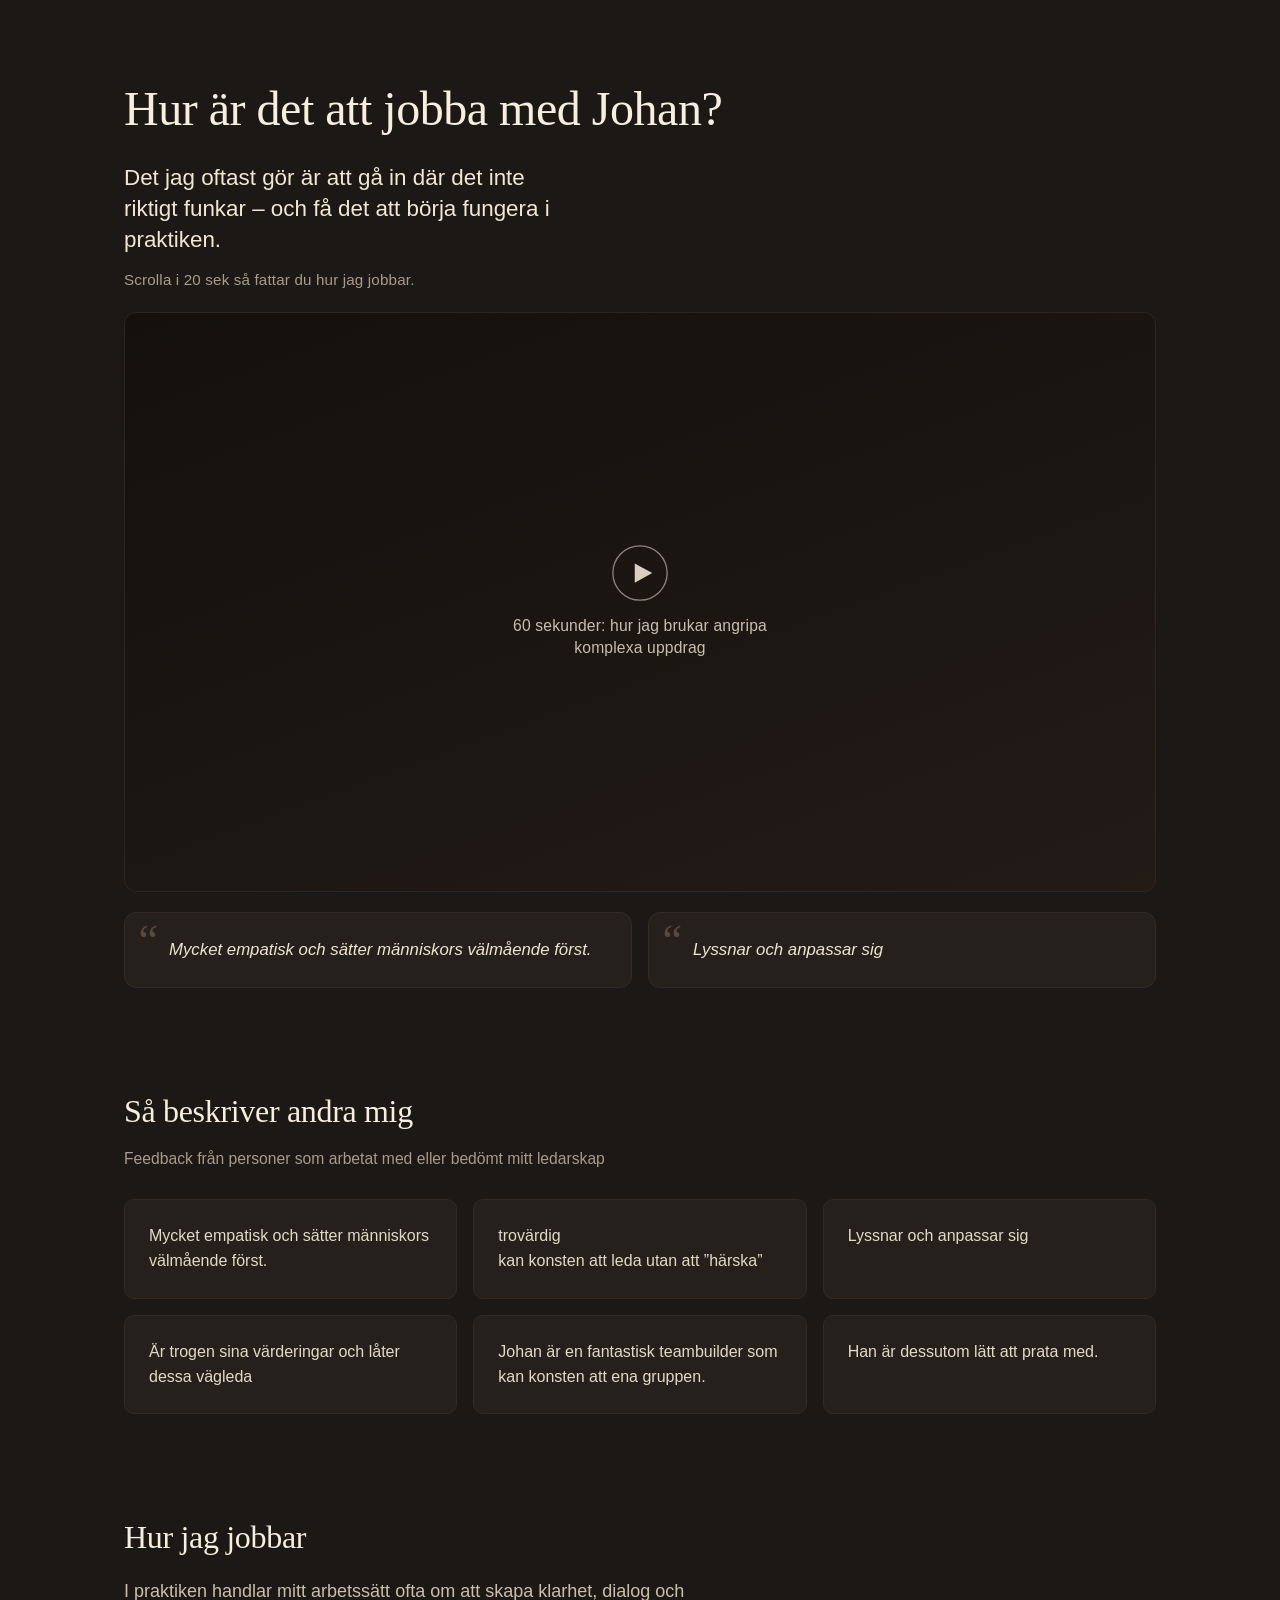
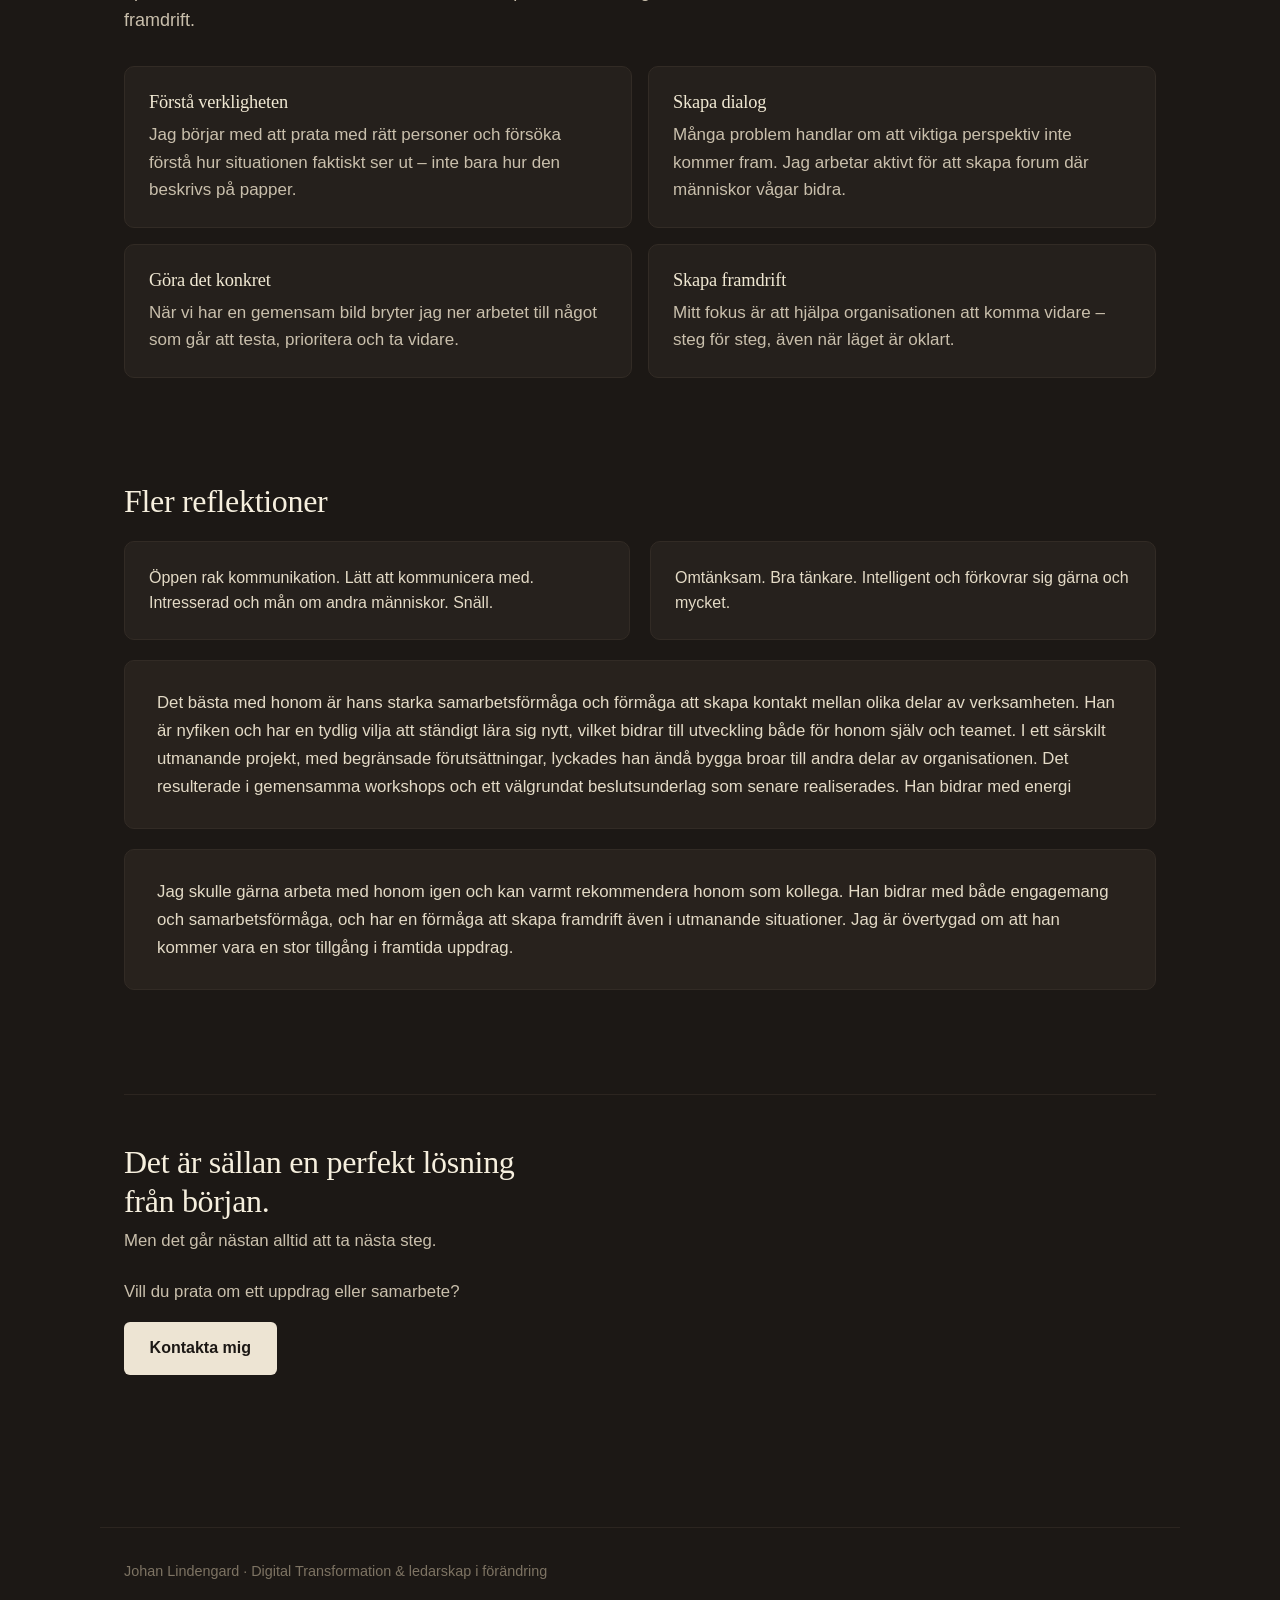
==== index.html @ 25afdec4 "Sharpen above-the-fold hero for fast scanning - Replace hero lead with a hook + scroll cue for 3-5 s" ====
<!DOCTYPE html>
<html lang="sv">
<head>
    <meta charset="UTF-8">
    <meta name="viewport" content="width=device-width, initial-scale=1">
    <meta name="theme-color" content="#1c1815">
    <title>Hur är det att jobba med Johan? – Johan Lindengard</title>
    <meta name="description" content="Johan Lindengard – Digital Transformation och ledarskap i förändring.">
    <link rel="stylesheet" href="styles.css">
</head>
<body>
    <main>
        <section class="hero">
            <h1>Hur är det att jobba med Johan?</h1>
            <p class="hero__hook">Det jag oftast gör är att gå in där det inte riktigt funkar – och få det att börja fungera i praktiken.</p>
            <p class="hero__cue">Scrolla i 20 sek så fattar du hur jag jobbar.</p>
            <div class="video-placeholder" role="img" aria-label="Video kommer snart">
                <span class="video-placeholder__icon" aria-hidden="true">
                    <svg viewBox="0 0 64 64" width="56" height="56" focusable="false">
                        <circle cx="32" cy="32" r="31" fill="none" stroke="currentColor" stroke-width="1.5" opacity="0.6"/>
                        <path d="M26 21 L46 32 L26 43 Z" fill="currentColor"/>
                    </svg>
                </span>
                <span class="video-placeholder__text">60 sekunder: hur jag brukar angripa komplexa uppdrag</span>
            </div>
            <div class="hero-quotes">
                <blockquote class="hero-quote">Mycket empatisk och sätter människors välmående först.</blockquote>
                <blockquote class="hero-quote">Lyssnar och anpassar sig</blockquote>
            </div>
        </section>

        <section class="quotes" aria-labelledby="quotes-heading">
            <h2 id="quotes-heading">Så beskriver andra mig</h2>
            <p class="section-intro">Feedback från personer som arbetat med eller bedömt mitt ledarskap</p>
            <div class="quote-grid">
                <blockquote class="quote">Mycket empatisk och sätter människors välmående först.</blockquote>
                <blockquote class="quote">trovärdig<br>kan konsten att leda utan att ”härska”</blockquote>
                <blockquote class="quote">Lyssnar och anpassar sig</blockquote>
                <blockquote class="quote">Är trogen sina värderingar och låter dessa vägleda</blockquote>
                <blockquote class="quote">Johan är en fantastisk teambuilder som kan konsten att ena gruppen.</blockquote>
                <blockquote class="quote">Han är dessutom lätt att prata med.</blockquote>
            </div>
        </section>

        <section class="approach" aria-labelledby="approach-heading">
            <h2 id="approach-heading">Hur jag jobbar</h2>
            <p class="lead">I praktiken handlar mitt arbetssätt ofta om att skapa klarhet, dialog och framdrift.</p>
            <div class="approach-grid">
                <article class="approach-card">
                    <h3>Förstå verkligheten</h3>
                    <p>Jag börjar med att prata med rätt personer och försöka förstå hur situationen faktiskt ser ut – inte bara hur den beskrivs på papper.</p>
                </article>
                <article class="approach-card">
                    <h3>Skapa dialog</h3>
                    <p>Många problem handlar om att viktiga perspektiv inte kommer fram. Jag arbetar aktivt för att skapa forum där människor vågar bidra.</p>
                </article>
                <article class="approach-card">
                    <h3>Göra det konkret</h3>
                    <p>När vi har en gemensam bild bryter jag ner arbetet till något som går att testa, prioritera och ta vidare.</p>
                </article>
                <article class="approach-card">
                    <h3>Skapa framdrift</h3>
                    <p>Mitt fokus är att hjälpa organisationen att komma vidare – steg för steg, även när läget är oklart.</p>
                </article>
            </div>
        </section>

        <section class="reflections" aria-labelledby="reflections-heading">
            <h2 id="reflections-heading">Fler reflektioner</h2>
            <div class="reflections-grid">
                <blockquote class="quote quote--medium">Öppen rak kommunikation. Lätt att kommunicera med. Intresserad och mån om andra människor. Snäll.</blockquote>
                <blockquote class="quote quote--medium">Omtänksam. Bra tänkare. Intelligent och förkovrar sig gärna och mycket.</blockquote>
                <blockquote class="quote quote--long">Det bästa med honom är hans starka samarbetsförmåga och förmåga att skapa kontakt mellan olika delar av verksamheten. Han är nyfiken och har en tydlig vilja att ständigt lära sig nytt, vilket bidrar till utveckling både för honom själv och teamet. I ett särskilt utmanande projekt, med begränsade förutsättningar, lyckades han ändå bygga broar till andra delar av organisationen. Det resulterade i gemensamma workshops och ett välgrundat beslutsunderlag som senare realiserades. Han bidrar med energi</blockquote>
                <blockquote class="quote quote--long">Jag skulle gärna arbeta med honom igen och kan varmt rekommendera honom som kollega. Han bidrar med både engagemang och samarbetsförmåga, och har en förmåga att skapa framdrift även i utmanande situationer. Jag är övertygad om att han kommer vara en stor tillgång i framtida uppdrag.</blockquote>
            </div>
        </section>

        <section class="closing">
            <h2>Det är sällan en perfekt lösning från början.</h2>
            <p>Men det går nästan alltid att ta nästa steg.</p>
            <p class="closing__cta-prompt">Vill du prata om ett uppdrag eller samarbete?</p>
            <a class="cta" href="mailto:johan@johanlindengard.com">Kontakta mig</a>
        </section>
    </main>

    <footer>
        <p>Johan Lindengard · Digital Transformation &amp; ledarskap i förändring</p>
    </footer>
</body>
</html>
---- styles.css ----
*,
*::before,
*::after {
    box-sizing: border-box;
}

html {
    -webkit-text-size-adjust: 100%;
    scroll-behavior: smooth;
}

body {
    margin: 0;
    background: #1c1815;
    color: #ede4d3;
    font-family: -apple-system, BlinkMacSystemFont, "Segoe UI", Roboto, "Helvetica Neue", Arial, sans-serif;
    font-size: 17px;
    line-height: 1.6;
    -webkit-font-smoothing: antialiased;
    -moz-osx-font-smoothing: grayscale;
}

main {
    max-width: 1080px;
    margin: 0 auto;
    padding: 4rem 1.5rem 2rem;
}

section {
    margin-bottom: 6.5rem;
}

@media (max-width: 700px) {
    main {
        padding: 2.25rem 1.25rem 2rem;
    }
    section {
        margin-bottom: 5rem;
    }
}

h1,
h2,
h3 {
    font-family: Georgia, "Iowan Old Style", "Palatino Linotype", "Times New Roman", serif;
    font-weight: 500;
    letter-spacing: -0.01em;
    line-height: 1.2;
    color: #f6efde;
}

h1 {
    font-size: clamp(2rem, 5vw, 3rem);
    margin: 0 0 1.5rem;
}

h2 {
    font-size: clamp(1.5rem, 3.5vw, 2rem);
    margin: 0 0 1.25rem;
}

h3 {
    font-size: 1.15rem;
    margin: 0 0 0.5rem;
    color: #f0e8d3;
}

p {
    margin: 0 0 1rem;
}

p:last-child {
    margin-bottom: 0;
}

.lead {
    font-size: 1.125rem;
    color: #c9bfac;
    max-width: 62ch;
    margin: 0 0 2rem;
}

.section-intro {
    color: #a89c8a;
    font-size: 0.98rem;
    margin: -0.25rem 0 1.75rem;
    max-width: 62ch;
}

/* Hero */
.hero {
    padding-top: 1rem;
}

.hero__hook {
    font-size: clamp(1.15rem, 3.4vw, 1.4rem);
    line-height: 1.4;
    color: #f0e8d3;
    margin: 0 0 0.75rem;
    max-width: 36ch;
    font-weight: 500;
}

.hero__cue {
    font-size: 0.95rem;
    color: #a89c8a;
    margin: 0 0 1.25rem;
    letter-spacing: 0.01em;
}

/* Video placeholder */
.video-placeholder {
    aspect-ratio: 16 / 9;
    background: linear-gradient(160deg, #14100e 0%, #221b16 100%);
    border: 1px solid #2c2520;
    border-radius: 12px;
    display: flex;
    flex-direction: column;
    align-items: center;
    justify-content: center;
    gap: 0.85rem;
    color: #d4c8b3;
    font-size: 0.98rem;
    letter-spacing: 0.01em;
    margin: 0;
    text-align: center;
    padding: 1.25rem;
    cursor: default;
    transition: border-color 0.2s ease, background 0.2s ease, transform 0.2s ease;
}

.video-placeholder:hover {
    border-color: #4a3f35;
    background: linear-gradient(160deg, #181311 0%, #261e18 100%);
}

.video-placeholder__icon {
    display: inline-flex;
    align-items: center;
    justify-content: center;
    color: #ede4d3;
    opacity: 0.9;
    transition: opacity 0.2s ease, transform 0.2s ease;
}

.video-placeholder:hover .video-placeholder__icon {
    opacity: 1;
    transform: scale(1.06);
}

.video-placeholder__text {
    color: #c9bfac;
    max-width: 36ch;
    line-height: 1.4;
}

/* Hero quotes (above the fold credibility) */
.hero-quotes {
    display: grid;
    grid-template-columns: repeat(2, 1fr);
    gap: 1rem;
    margin-top: 1.25rem;
}

.hero-quote {
    background: #25201c;
    border: 1px solid #322b25;
    border-radius: 12px;
    padding: 1.5rem 1.5rem 1.5rem 2.75rem;
    margin: 0;
    color: #ede4d3;
    font-style: italic;
    font-size: 1.05rem;
    line-height: 1.5;
    position: relative;
}

.hero-quote::before {
    content: "\201C";
    position: absolute;
    top: 0.35rem;
    left: 0.85rem;
    font-family: Georgia, "Iowan Old Style", "Palatino Linotype", serif;
    font-size: 2.75rem;
    font-style: normal;
    color: #5a4a3d;
    line-height: 1;
}

@media (max-width: 600px) {
    .hero-quotes {
        grid-template-columns: 1fr;
        gap: 0.75rem;
    }
    .hero-quote {
        padding: 1.25rem 1.25rem 1.25rem 2.5rem;
        font-size: 1rem;
    }
}

/* Quotes (top grid: short, punchy) */
.quote-grid {
    display: grid;
    grid-template-columns: repeat(3, 1fr);
    gap: 1rem;
}

.quote {
    background: #25201c;
    border: 1px solid #322b25;
    border-radius: 10px;
    padding: 1.5rem;
    margin: 0;
    color: #e3dac6;
    font-size: 1rem;
    line-height: 1.55;
}

@media (max-width: 900px) {
    .quote-grid {
        grid-template-columns: repeat(2, 1fr);
    }
}

@media (max-width: 560px) {
    .quote-grid {
        grid-template-columns: 1fr;
    }
}

/* Reflections (bottom grid: longer quotes) */
.reflections-grid {
    display: grid;
    grid-template-columns: repeat(2, 1fr);
    gap: 1.25rem;
}

.quote--medium {
    grid-column: span 1;
    background: #26211d;
}

.quote--long {
    grid-column: span 2;
    background: #28221d;
    padding: 1.75rem 2rem;
    font-size: 1.05rem;
    line-height: 1.65;
}

@media (max-width: 700px) {
    .reflections-grid {
        grid-template-columns: 1fr;
    }
    .quote--medium,
    .quote--long {
        grid-column: span 1;
    }
    .quote--long {
        padding: 1.5rem;
    }
}

/* Approach */
.approach-grid {
    display: grid;
    grid-template-columns: repeat(2, 1fr);
    gap: 1rem;
    margin-top: 0.5rem;
}

.approach-card {
    background: #25201c;
    border: 1px solid #322b25;
    border-radius: 10px;
    padding: 1.5rem;
}

.approach-card p {
    margin: 0;
    color: #c9bfac;
}

@media (max-width: 700px) {
    .approach-grid {
        grid-template-columns: 1fr;
    }
}

/* Closing */
.closing {
    padding: 3rem 0 1rem;
    border-top: 1px solid #2c2520;
}

.closing h2 {
    margin-bottom: 0.5rem;
    max-width: 28ch;
}

.closing p {
    color: #c9bfac;
    margin-bottom: 1rem;
    font-size: 1.05rem;
}

.closing__cta-prompt {
    margin-top: 1.5rem;
    margin-bottom: 1.25rem;
    color: #d4c8b3;
}

.cta {
    display: inline-block;
    padding: 0.85rem 1.6rem;
    background: #ede4d3;
    color: #1c1815;
    text-decoration: none;
    border-radius: 6px;
    font-weight: 600;
    font-size: 1rem;
    transition: background 0.15s ease, transform 0.15s ease;
}

.cta:hover,
.cta:focus-visible {
    background: #fff;
    outline: none;
}

.cta:focus-visible {
    box-shadow: 0 0 0 3px rgba(237, 228, 211, 0.35);
}

/* Footer */
footer {
    max-width: 1080px;
    margin: 0 auto;
    padding: 2rem 1.5rem 3rem;
    color: #7d7363;
    font-size: 0.9rem;
    border-top: 1px solid #2c2520;
}

footer p {
    margin: 0;
}
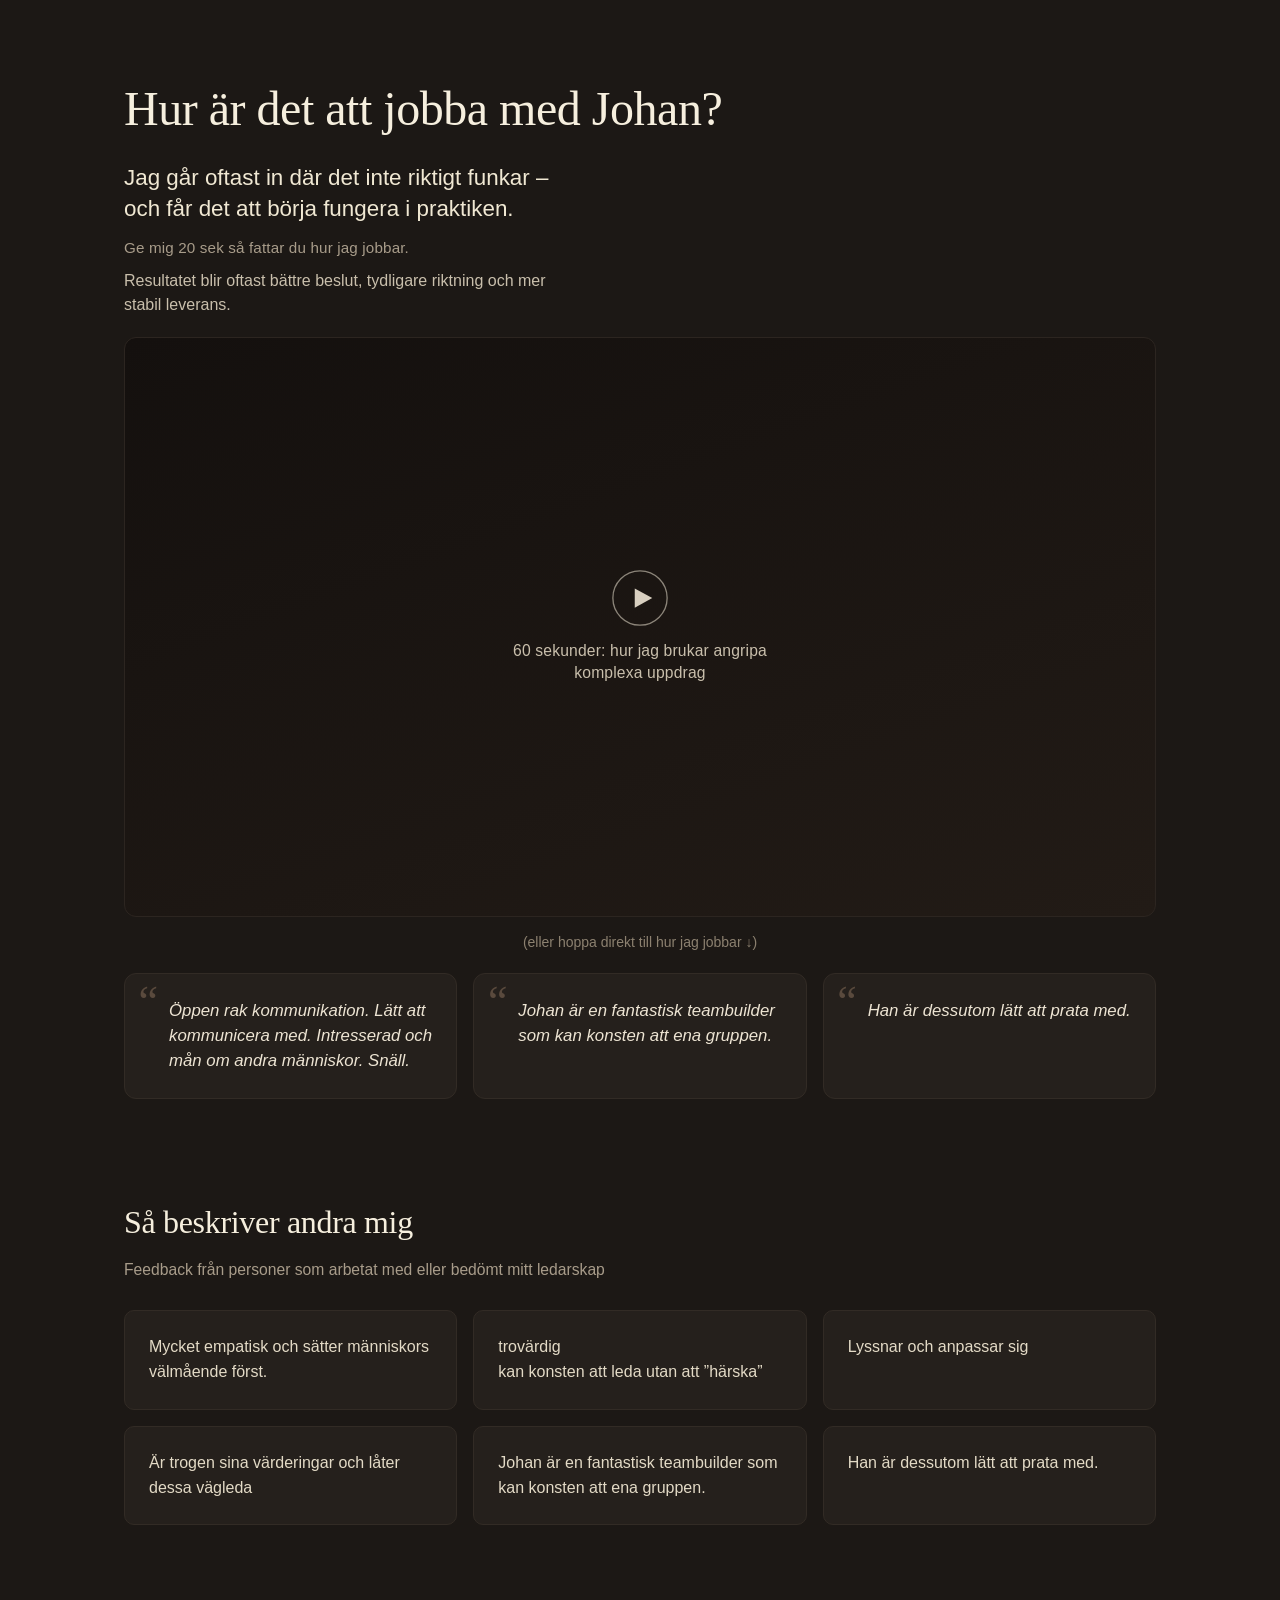
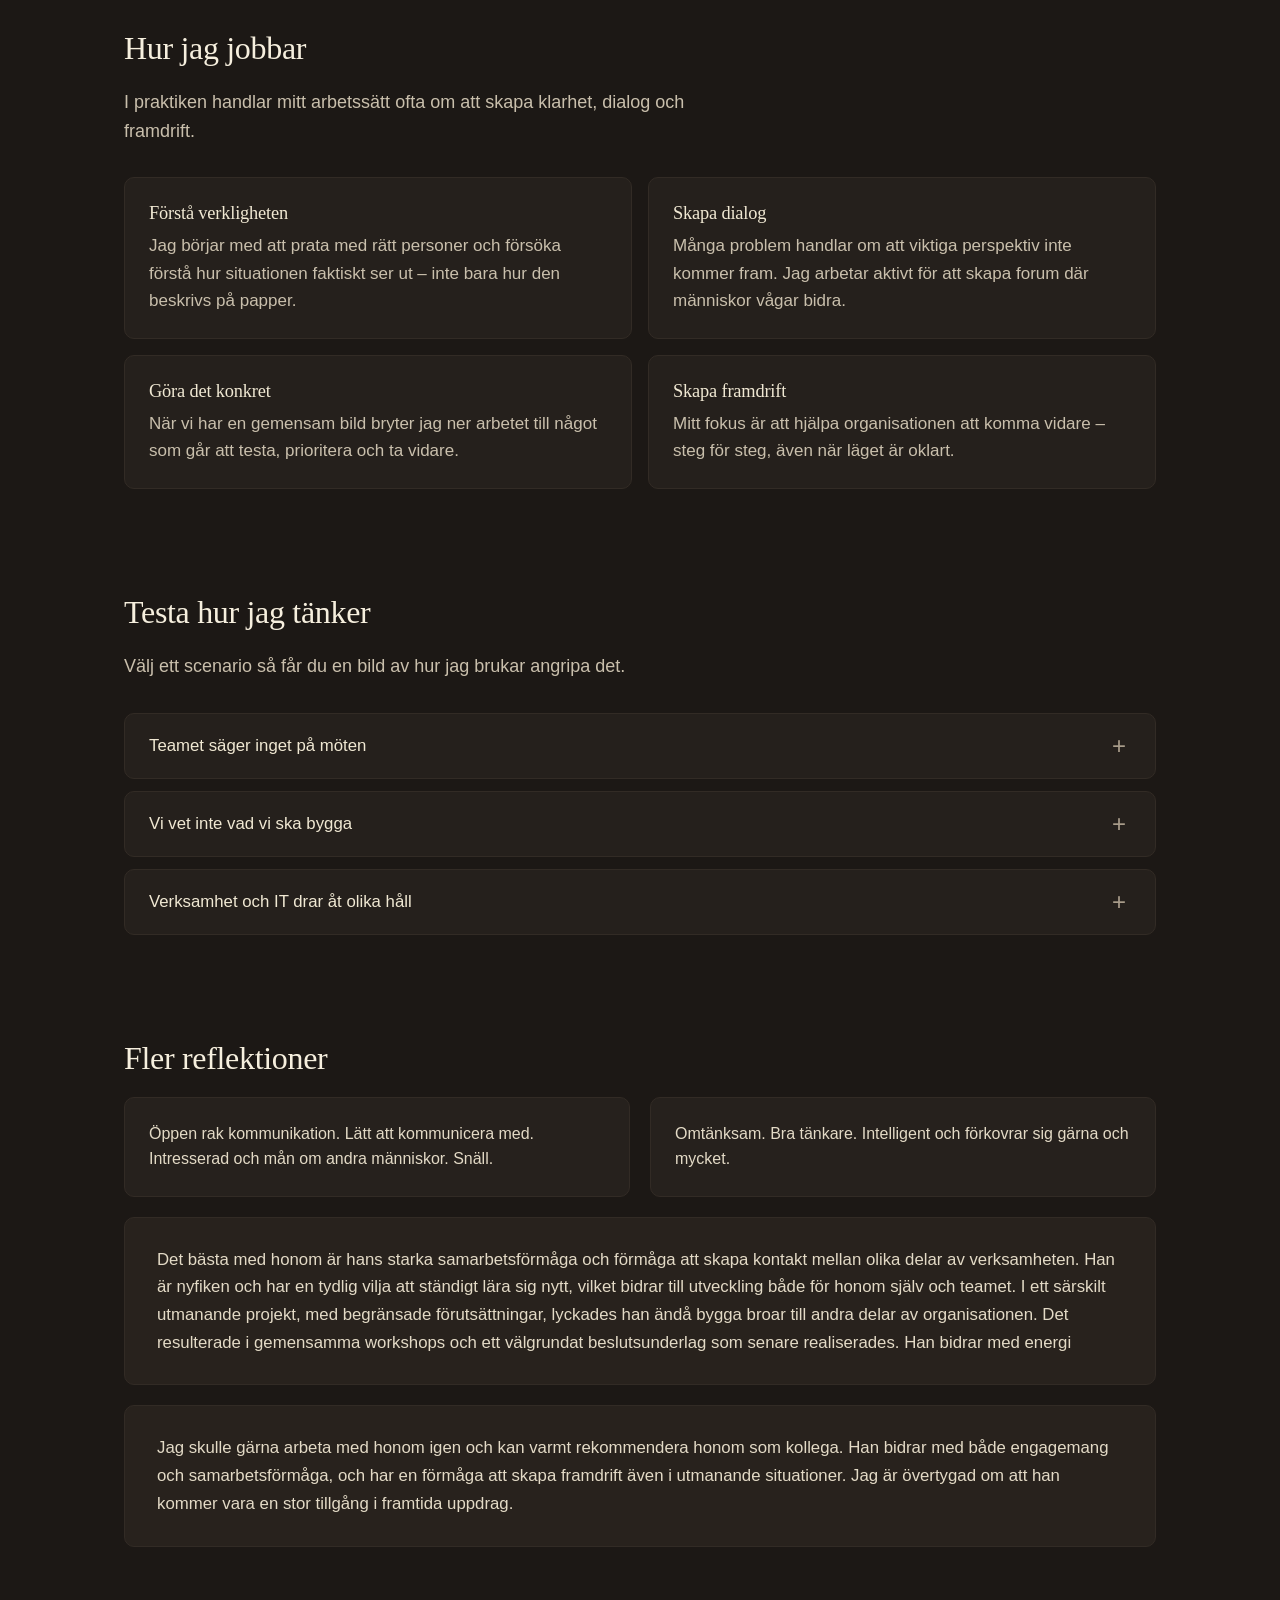
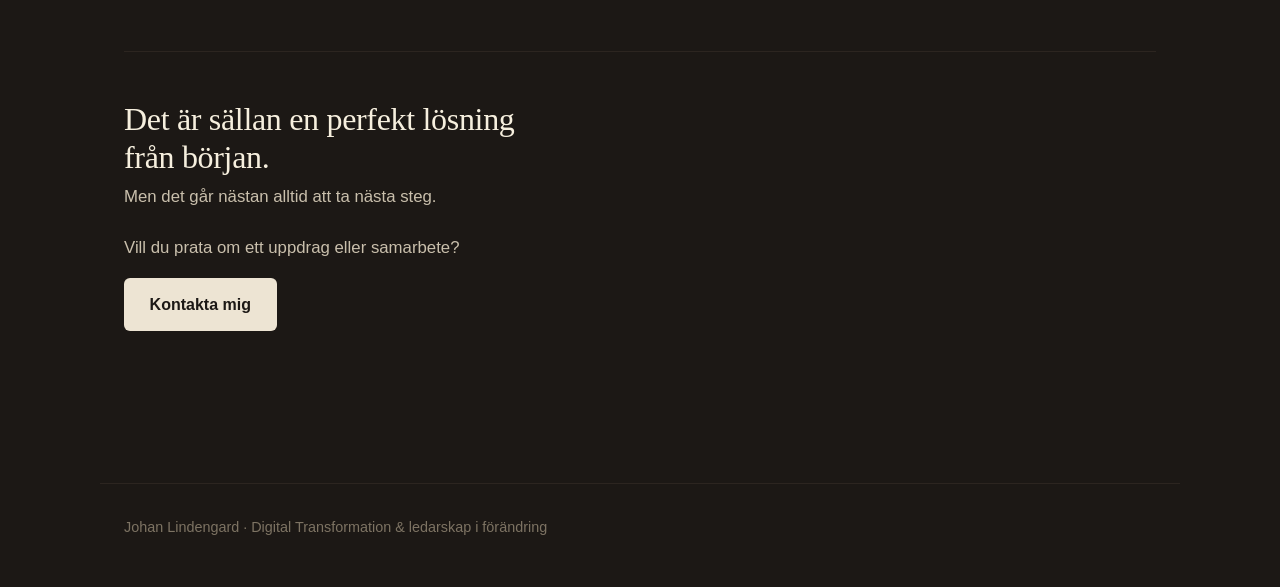
==== commit 0cc55724: "Refine hero copy and add interactive scenarios section - Hero hook reworked to 'Jag gar oftast in da" ====
--- a/index.html
+++ b/index.html
@@ -12,8 +12,9 @@
     <main>
         <section class="hero">
             <h1>Hur är det att jobba med Johan?</h1>
-            <p class="hero__hook">Det jag oftast gör är att gå in där det inte riktigt funkar – och få det att börja fungera i praktiken.</p>
-            <p class="hero__cue">Scrolla i 20 sek så fattar du hur jag jobbar.</p>
+            <p class="hero__hook">Jag går oftast in där det inte riktigt funkar – och får det att börja fungera i praktiken.</p>
+            <p class="hero__cue">Ge mig 20 sek så fattar du hur jag jobbar.</p>
+            <p class="hero__outcome">Resultatet blir oftast bättre beslut, tydligare riktning och mer stabil leverans.</p>
             <div class="video-placeholder" role="img" aria-label="Video kommer snart">
                 <span class="video-placeholder__icon" aria-hidden="true">
                     <svg viewBox="0 0 64 64" width="56" height="56" focusable="false">
@@ -23,9 +24,11 @@
                 </span>
                 <span class="video-placeholder__text">60 sekunder: hur jag brukar angripa komplexa uppdrag</span>
             </div>
+            <p class="hero__skip"><a href="#approach">(eller hoppa direkt till hur jag jobbar ↓)</a></p>
             <div class="hero-quotes">
-                <blockquote class="hero-quote">Mycket empatisk och sätter människors välmående först.</blockquote>
-                <blockquote class="hero-quote">Lyssnar och anpassar sig</blockquote>
+                <blockquote class="hero-quote">Öppen rak kommunikation. Lätt att kommunicera med. Intresserad och mån om andra människor. Snäll.</blockquote>
+                <blockquote class="hero-quote">Johan är en fantastisk teambuilder som kan konsten att ena gruppen.</blockquote>
+                <blockquote class="hero-quote">Han är dessutom lätt att prata med.</blockquote>
             </div>
         </section>
 
@@ -42,7 +45,7 @@
             </div>
         </section>
 
-        <section class="approach" aria-labelledby="approach-heading">
+        <section class="approach" id="approach" aria-labelledby="approach-heading">
             <h2 id="approach-heading">Hur jag jobbar</h2>
             <p class="lead">I praktiken handlar mitt arbetssätt ofta om att skapa klarhet, dialog och framdrift.</p>
             <div class="approach-grid">
@@ -62,6 +65,47 @@
                     <h3>Skapa framdrift</h3>
                     <p>Mitt fokus är att hjälpa organisationen att komma vidare – steg för steg, även när läget är oklart.</p>
                 </article>
+            </div>
+        </section>
+
+        <section class="scenarios" aria-labelledby="scenarios-heading">
+            <h2 id="scenarios-heading">Testa hur jag tänker</h2>
+            <p class="lead">Välj ett scenario så får du en bild av hur jag brukar angripa det.</p>
+            <div class="scenarios-list">
+                <details class="scenario" name="scenarios">
+                    <summary>
+                        <span class="scenario__title">Teamet säger inget på möten</span>
+                        <span class="scenario__chevron" aria-hidden="true">+</span>
+                    </summary>
+                    <div class="scenario__answer">
+                        <p>Min första hypotes är att det handlar mer om trygghet än kompetens.</p>
+                        <p>Jag börjar med att prata med några nyckelpersoner en och en.</p>
+                        <p>Sen justerar jag hur vi kör forumen så att fler perspektiv faktiskt kommer fram.</p>
+                        <p>Målet är att få igång dialogen – för det är där bättre beslut börjar.</p>
+                    </div>
+                </details>
+                <details class="scenario" name="scenarios">
+                    <summary>
+                        <span class="scenario__title">Vi vet inte vad vi ska bygga</span>
+                        <span class="scenario__chevron" aria-hidden="true">+</span>
+                    </summary>
+                    <div class="scenario__answer">
+                        <p>Jag börjar inte med lösningar, utan med att förstå vad problemet egentligen är.</p>
+                        <p>Vi bryter ner det i mindre frågeställningar och testar små saker snabbt.</p>
+                        <p>På så sätt får vi fram vad som faktiskt skapar värde innan vi bygger för mycket.</p>
+                    </div>
+                </details>
+                <details class="scenario" name="scenarios">
+                    <summary>
+                        <span class="scenario__title">Verksamhet och IT drar åt olika håll</span>
+                        <span class="scenario__chevron" aria-hidden="true">+</span>
+                    </summary>
+                    <div class="scenario__answer">
+                        <p>Ofta handlar det om att perspektiv inte möts.</p>
+                        <p>Jag faciliterar dialog där både verksamhet och teknik får beskriva sin verklighet.</p>
+                        <p>Sen bryter vi ner det till något konkret som båda kan enas kring och testa.</p>
+                    </div>
+                </details>
             </div>
         </section>
 
--- a/styles.css
+++ b/styles.css
@@ -104,8 +104,36 @@
 .hero__cue {
     font-size: 0.95rem;
     color: #a89c8a;
+    margin: 0 0 0.5rem;
+    letter-spacing: 0.01em;
+}
+
+.hero__outcome {
+    font-size: 1rem;
+    color: #c9bfac;
     margin: 0 0 1.25rem;
-    letter-spacing: 0.01em;
+    max-width: 50ch;
+    line-height: 1.5;
+}
+
+.hero__skip {
+    text-align: center;
+    margin: 0.85rem 0 0;
+    font-size: 0.875rem;
+}
+
+.hero__skip a {
+    color: #8c8170;
+    text-decoration: none;
+    border-bottom: 1px solid transparent;
+    transition: color 0.12s ease, border-color 0.12s ease;
+}
+
+.hero__skip a:hover,
+.hero__skip a:focus-visible {
+    color: #c9bfac;
+    border-bottom-color: #6a5e51;
+    outline: none;
 }
 
 /* Video placeholder */
@@ -157,7 +185,7 @@
 /* Hero quotes (above the fold credibility) */
 .hero-quotes {
     display: grid;
-    grid-template-columns: repeat(2, 1fr);
+    grid-template-columns: repeat(3, 1fr);
     gap: 1rem;
     margin-top: 1.25rem;
 }
@@ -287,6 +315,100 @@
     }
 }
 
+/* Scenarios (interactive accordion) */
+.scenarios-list {
+    display: flex;
+    flex-direction: column;
+    gap: 0.75rem;
+    margin-top: 0.5rem;
+}
+
+.scenario {
+    background: #25201c;
+    border: 1px solid #322b25;
+    border-radius: 10px;
+    overflow: hidden;
+}
+
+.scenario summary {
+    list-style: none;
+    cursor: pointer;
+    padding: 1.25rem 1.5rem;
+    display: flex;
+    align-items: center;
+    justify-content: space-between;
+    gap: 1rem;
+    color: #f0e8d3;
+    font-weight: 500;
+    font-size: 1.05rem;
+    min-height: 56px;
+    -webkit-tap-highlight-color: transparent;
+    transition: background 0.12s ease;
+}
+
+.scenario summary::-webkit-details-marker {
+    display: none;
+}
+
+.scenario summary::marker {
+    display: none;
+    content: "";
+}
+
+.scenario summary:hover {
+    background: #2c2620;
+}
+
+.scenario summary:focus-visible {
+    outline: 2px solid #6a5e51;
+    outline-offset: -2px;
+}
+
+.scenario__title {
+    flex: 1 1 auto;
+    line-height: 1.3;
+}
+
+.scenario__chevron {
+    flex: 0 0 auto;
+    color: #a89c8a;
+    font-size: 1.5rem;
+    line-height: 1;
+    width: 1.5rem;
+    text-align: center;
+    transition: transform 0.12s ease, color 0.12s ease;
+}
+
+.scenario[open] .scenario__chevron {
+    transform: rotate(45deg);
+    color: #ede4d3;
+}
+
+.scenario[open] summary {
+    background: #2a241f;
+}
+
+.scenario__answer {
+    padding: 0.25rem 1.5rem 1.5rem;
+    color: #c9bfac;
+    line-height: 1.6;
+    border-top: 1px solid #2c2520;
+}
+
+.scenario__answer p {
+    margin: 0.85rem 0 0;
+}
+
+@media (max-width: 600px) {
+    .scenario summary {
+        padding: 1.1rem 1.25rem;
+        font-size: 1rem;
+    }
+    .scenario__answer {
+        padding: 0.25rem 1.25rem 1.25rem;
+    }
+}
+
 /* Closing */
 .closing {
     padding: 3rem 0 1rem;
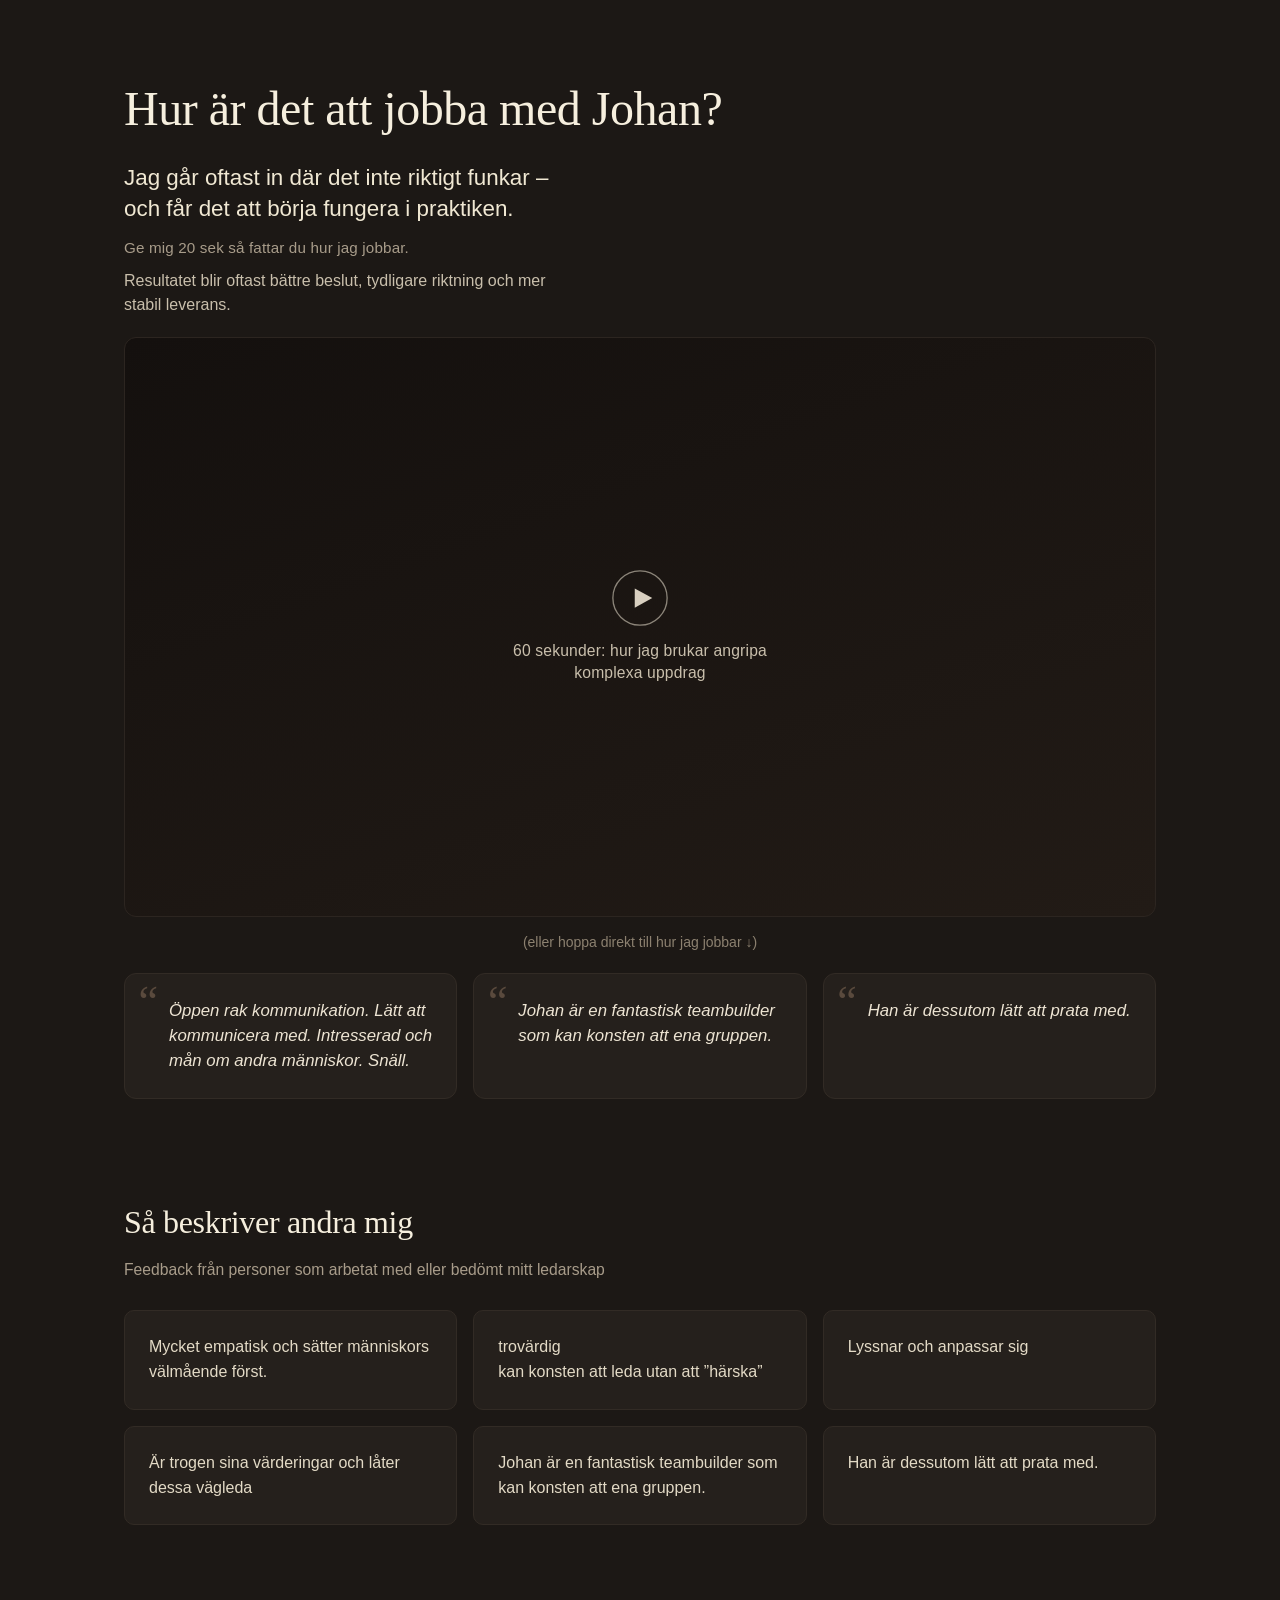
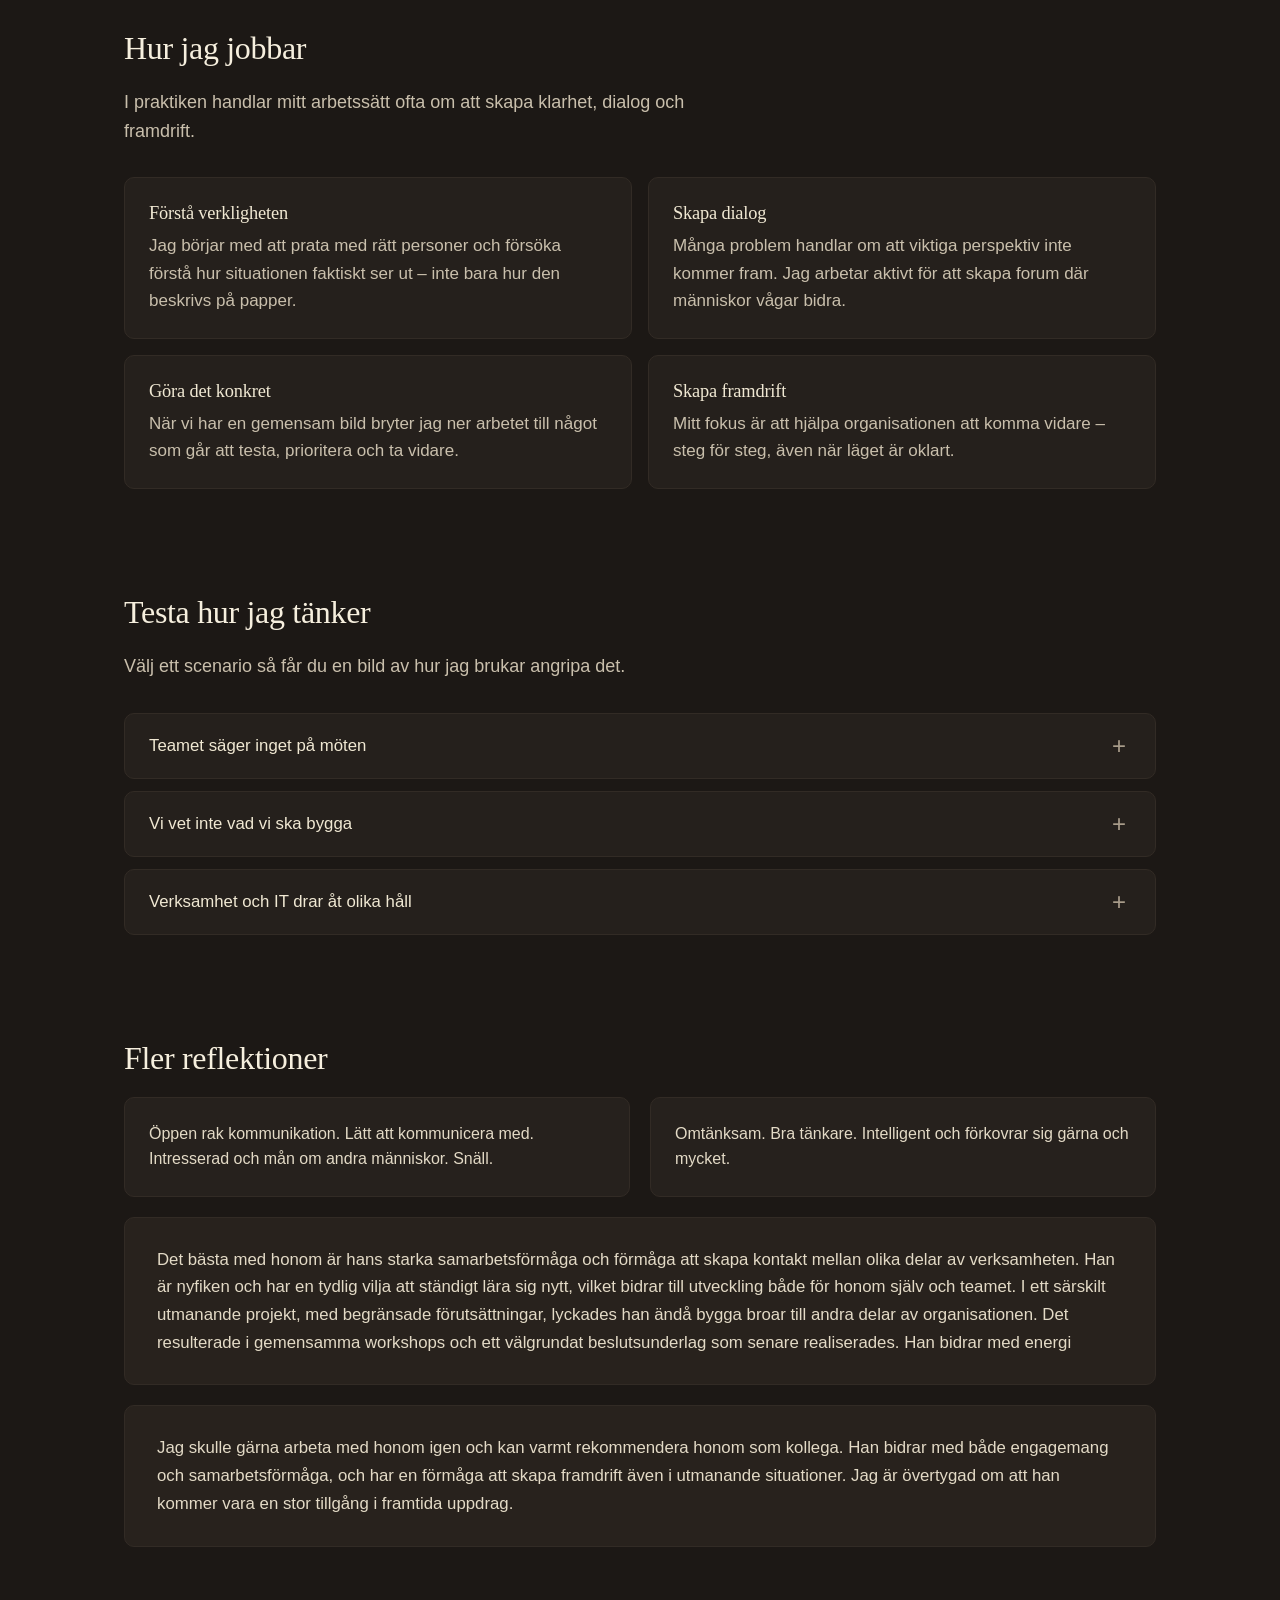
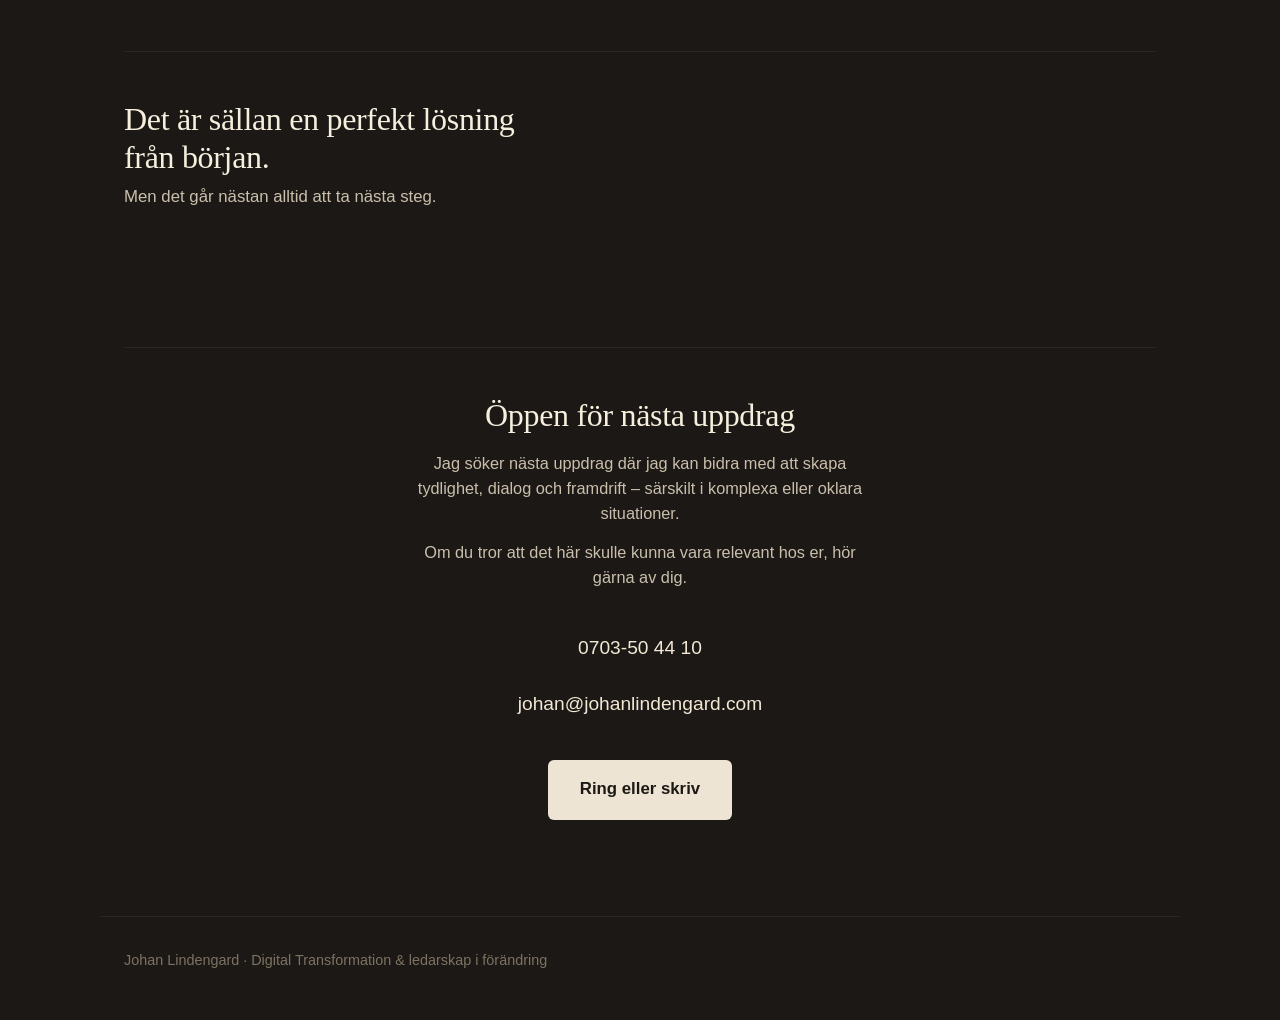
==== commit 8a828c88: "Add final contact section with phone, email and large CTA - New 'Oppen for nasta uppdrag' section af" ====
--- a/index.html
+++ b/index.html
@@ -122,8 +122,17 @@
         <section class="closing">
             <h2>Det är sällan en perfekt lösning från början.</h2>
             <p>Men det går nästan alltid att ta nästa steg.</p>
-            <p class="closing__cta-prompt">Vill du prata om ett uppdrag eller samarbete?</p>
-            <a class="cta" href="mailto:johan@johanlindengard.com">Kontakta mig</a>
+        </section>
+
+        <section class="contact" aria-labelledby="contact-heading">
+            <h2 id="contact-heading">Öppen för nästa uppdrag</h2>
+            <p>Jag söker nästa uppdrag där jag kan bidra med att skapa tydlighet, dialog och framdrift – särskilt i komplexa eller oklara situationer.</p>
+            <p>Om du tror att det här skulle kunna vara relevant hos er, hör gärna av dig.</p>
+            <div class="contact__details">
+                <a class="contact__link" href="tel:0703504410">0703-50 44 10</a>
+                <a class="contact__link" href="mailto:johan@johanlindengard.com">johan@johanlindengard.com</a>
+            </div>
+            <a class="cta cta--large" href="mailto:johan@johanlindengard.com">Ring eller skriv</a>
         </section>
     </main>
 
--- a/styles.css
+++ b/styles.css
@@ -426,12 +426,6 @@
     font-size: 1.05rem;
 }
 
-.closing__cta-prompt {
-    margin-top: 1.5rem;
-    margin-bottom: 1.25rem;
-    color: #d4c8b3;
-}
-
 .cta {
     display: inline-block;
     padding: 0.85rem 1.6rem;
@@ -454,6 +448,72 @@
     box-shadow: 0 0 0 3px rgba(237, 228, 211, 0.35);
 }
 
+.cta--large {
+    padding: 1.05rem 2rem;
+    font-size: 1.05rem;
+    min-height: 52px;
+}
+
+/* Contact (final, action-oriented) */
+.contact {
+    text-align: center;
+    padding: 1.5rem 0 1rem;
+    margin-top: 1.5rem;
+    border-top: 1px solid #2c2520;
+    margin-bottom: 3rem;
+}
+
+.contact h2 {
+    margin: 1.5rem auto 1rem;
+    max-width: 22ch;
+}
+
+.contact > p {
+    color: #c9bfac;
+    margin: 0 auto 0.85rem;
+    max-width: 50ch;
+    font-size: 1.02rem;
+    line-height: 1.55;
+}
+
+.contact__details {
+    display: flex;
+    flex-direction: column;
+    align-items: center;
+    gap: 0.25rem;
+    margin: 2rem 0 1.75rem;
+}
+
+.contact__link {
+    color: #f0e8d3;
+    text-decoration: none;
+    font-size: 1.2rem;
+    padding: 0.65rem 1rem;
+    min-height: 48px;
+    display: inline-flex;
+    align-items: center;
+    justify-content: center;
+    border-bottom: 1px solid transparent;
+    transition: color 0.12s ease, border-color 0.12s ease;
+    -webkit-tap-highlight-color: transparent;
+}
+
+.contact__link:hover,
+.contact__link:focus-visible {
+    color: #fff;
+    border-bottom-color: #6a5e51;
+    outline: none;
+}
+
+@media (max-width: 600px) {
+    .contact {
+        margin-bottom: 2rem;
+    }
+    .contact__link {
+        font-size: 1.15rem;
+    }
+}
+
 /* Footer */
 footer {
     max-width: 1080px;
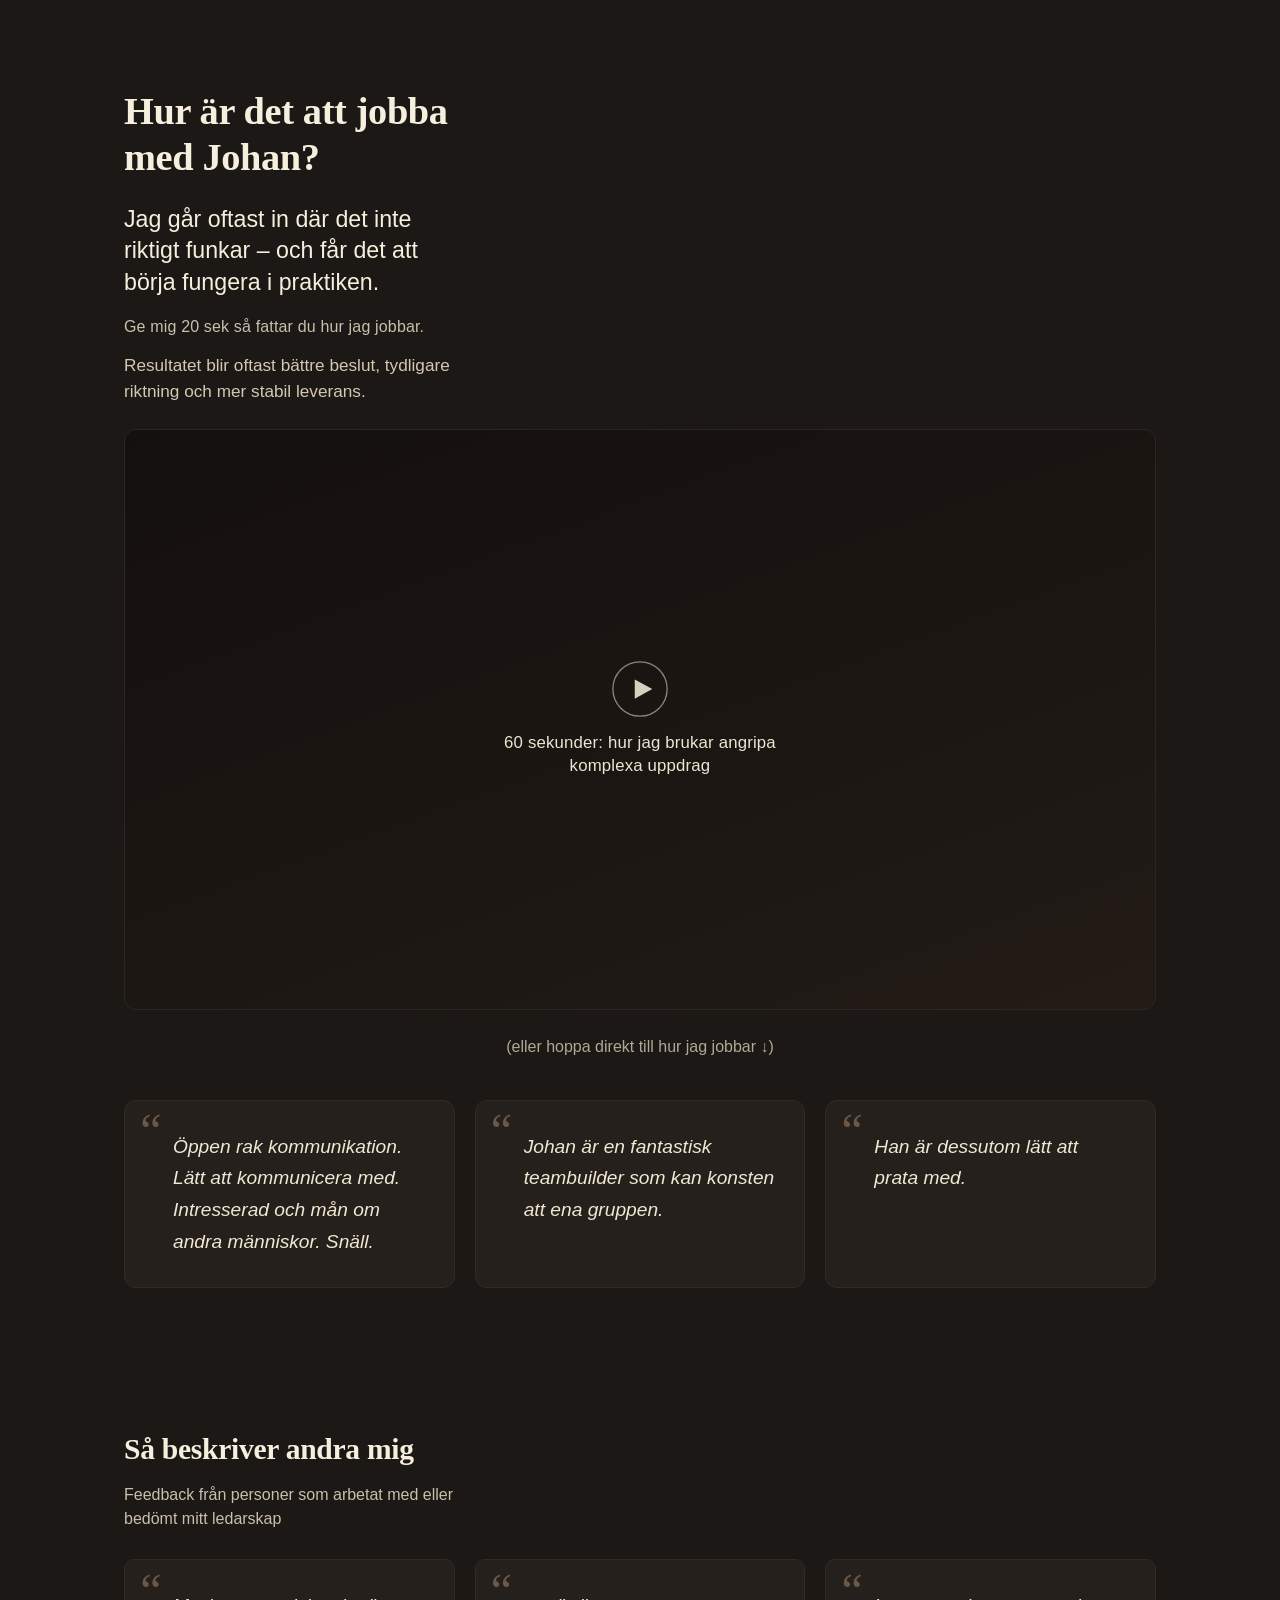
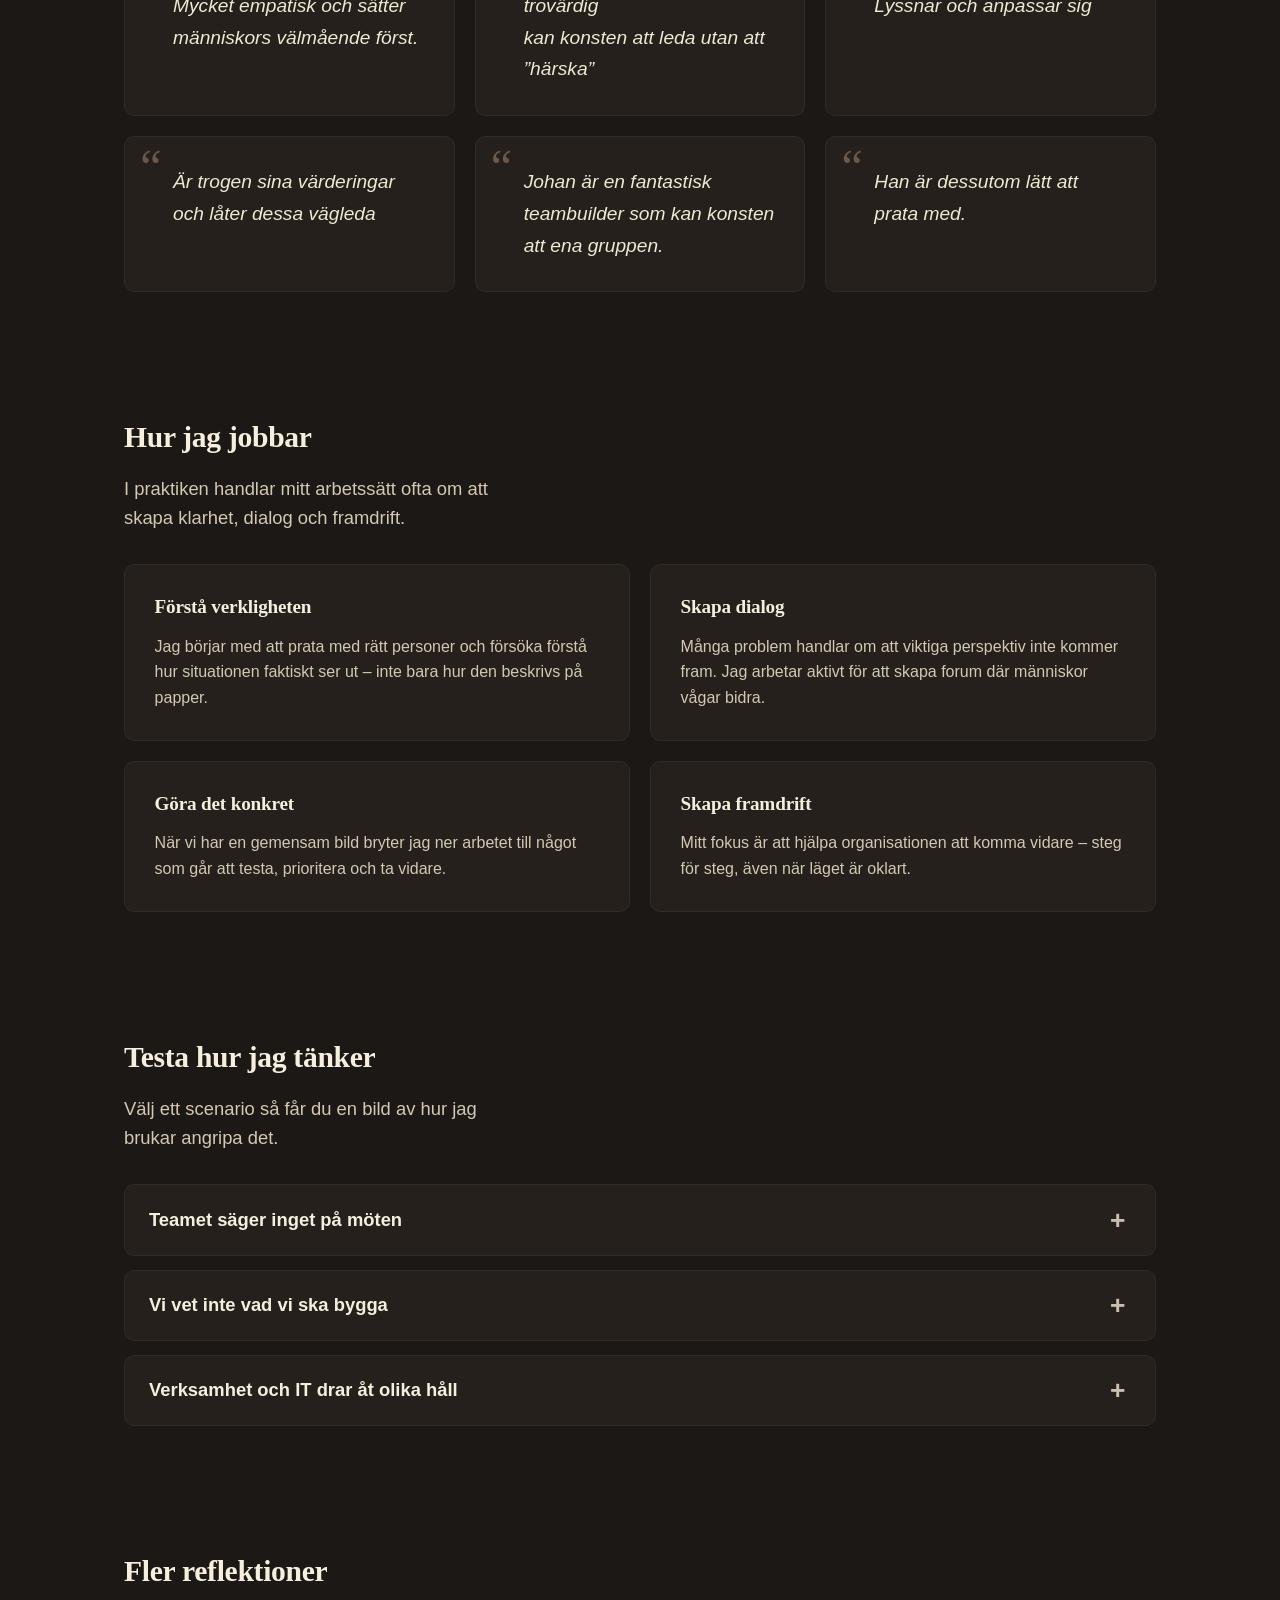
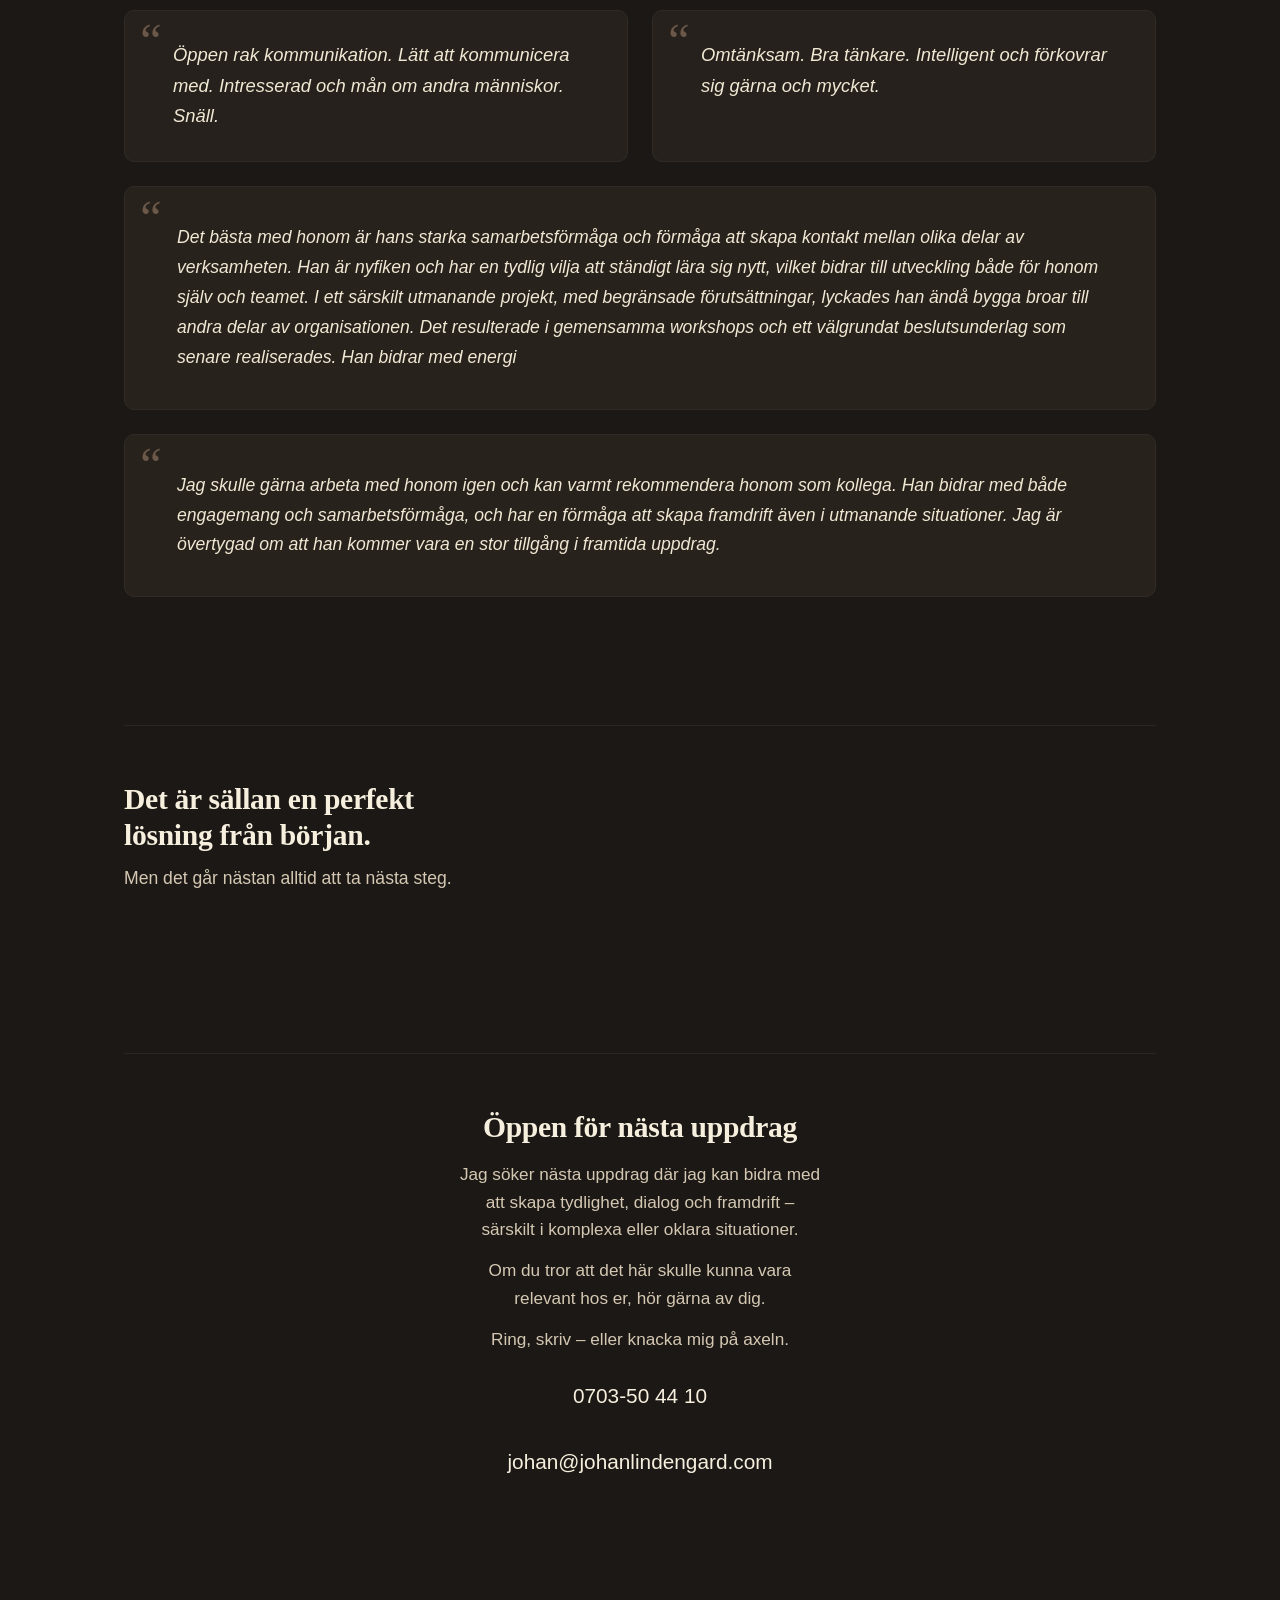
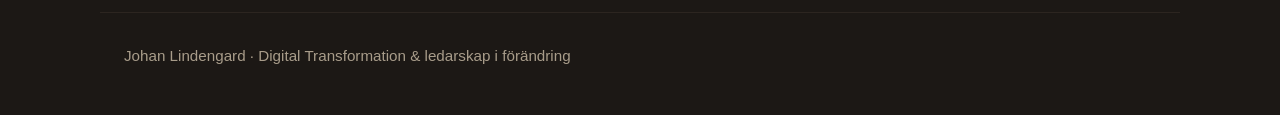
==== commit 32b99cb1: "Soften contact section: drop CTA, add personal invite line - Remove the 'Ring eller skriv' button; p" ====
--- a/index.html
+++ b/index.html
@@ -128,11 +128,11 @@
             <h2 id="contact-heading">Öppen för nästa uppdrag</h2>
             <p>Jag söker nästa uppdrag där jag kan bidra med att skapa tydlighet, dialog och framdrift – särskilt i komplexa eller oklara situationer.</p>
             <p>Om du tror att det här skulle kunna vara relevant hos er, hör gärna av dig.</p>
+            <p class="contact__invite">Ring, skriv – eller knacka mig på axeln.</p>
             <div class="contact__details">
                 <a class="contact__link" href="tel:0703504410">0703-50 44 10</a>
                 <a class="contact__link" href="mailto:johan@johanlindengard.com">johan@johanlindengard.com</a>
             </div>
-            <a class="cta cta--large" href="mailto:johan@johanlindengard.com">Ring eller skriv</a>
         </section>
     </main>
 
--- a/styles.css
+++ b/styles.css
@@ -14,28 +14,34 @@
     background: #1c1815;
     color: #ede4d3;
     font-family: -apple-system, BlinkMacSystemFont, "Segoe UI", Roboto, "Helvetica Neue", Arial, sans-serif;
-    font-size: 17px;
+    font-size: 18px;
     line-height: 1.6;
     -webkit-font-smoothing: antialiased;
     -moz-osx-font-smoothing: grayscale;
 }
 
+@media (max-width: 700px) {
+    body {
+        font-size: 19px;
+    }
+}
+
 main {
     max-width: 1080px;
     margin: 0 auto;
-    padding: 4rem 1.5rem 2rem;
+    padding: 4.5rem 1.5rem 2rem;
 }
 
 section {
-    margin-bottom: 6.5rem;
+    margin-bottom: 8rem;
 }
 
 @media (max-width: 700px) {
     main {
-        padding: 2.25rem 1.25rem 2rem;
+        padding: 2.5rem 1.25rem 2rem;
     }
     section {
-        margin-bottom: 5rem;
+        margin-bottom: 6rem;
     }
 }
 
@@ -43,26 +49,31 @@
 h2,
 h3 {
     font-family: Georgia, "Iowan Old Style", "Palatino Linotype", "Times New Roman", serif;
-    font-weight: 500;
     letter-spacing: -0.01em;
+    color: #f6efde;
+}
+
+h1 {
+    font-size: clamp(2rem, 6vw, 2.4rem);
+    font-weight: 600;
     line-height: 1.2;
+    margin: 0 0 1.5rem;
+    max-width: 18ch;
+}
+
+h2 {
+    font-size: clamp(1.5rem, 4.5vw, 1.85rem);
+    font-weight: 600;
+    line-height: 1.2;
+    margin: 0 0 1.25rem;
+}
+
+h3 {
+    font-size: 1.2rem;
+    font-weight: 600;
+    line-height: 1.3;
+    margin: 0 0 0.85rem;
     color: #f6efde;
-}
-
-h1 {
-    font-size: clamp(2rem, 5vw, 3rem);
-    margin: 0 0 1.5rem;
-}
-
-h2 {
-    font-size: clamp(1.5rem, 3.5vw, 2rem);
-    margin: 0 0 1.25rem;
-}
-
-h3 {
-    font-size: 1.15rem;
-    margin: 0 0 0.5rem;
-    color: #f0e8d3;
 }
 
 p {
@@ -74,56 +85,61 @@
 }
 
 .lead {
-    font-size: 1.125rem;
+    font-size: 1.15rem;
+    color: #d4c8b3;
+    max-width: 36ch;
+    margin: 0 0 2rem;
+    line-height: 1.55;
+}
+
+.section-intro {
     color: #c9bfac;
-    max-width: 62ch;
-    margin: 0 0 2rem;
-}
-
-.section-intro {
-    color: #a89c8a;
-    font-size: 0.98rem;
+    font-size: 1rem;
     margin: -0.25rem 0 1.75rem;
-    max-width: 62ch;
+    max-width: 38ch;
+    line-height: 1.5;
 }
 
 /* Hero */
 .hero {
     padding-top: 1rem;
+    padding-bottom: 1rem;
 }
 
 .hero__hook {
-    font-size: clamp(1.15rem, 3.4vw, 1.4rem);
-    line-height: 1.4;
-    color: #f0e8d3;
-    margin: 0 0 0.75rem;
-    max-width: 36ch;
+    font-size: clamp(1.25rem, 4.2vw, 1.45rem);
+    line-height: 1.35;
+    color: #f6efde;
+    margin: 0 0 1rem;
+    max-width: 26ch;
     font-weight: 500;
 }
 
 .hero__cue {
-    font-size: 0.95rem;
-    color: #a89c8a;
-    margin: 0 0 0.5rem;
-    letter-spacing: 0.01em;
-}
-
-.hero__outcome {
     font-size: 1rem;
     color: #c9bfac;
-    margin: 0 0 1.25rem;
-    max-width: 50ch;
-    line-height: 1.5;
+    margin: 0 0 0.75rem;
+    letter-spacing: 0.01em;
+}
+
+.hero__outcome {
+    font-size: 1.075rem;
+    color: #d4c8b3;
+    margin: 0 0 1.5rem;
+    max-width: 36ch;
+    line-height: 1.55;
 }
 
 .hero__skip {
     text-align: center;
-    margin: 0.85rem 0 0;
-    font-size: 0.875rem;
+    margin: 1rem 0 0;
+    font-size: 1rem;
 }
 
 .hero__skip a {
-    color: #8c8170;
+    display: inline-block;
+    padding: 0.5rem 0.75rem;
+    color: #b3a795;
     text-decoration: none;
     border-bottom: 1px solid transparent;
     transition: color 0.12s ease, border-color 0.12s ease;
@@ -131,7 +147,7 @@
 
 .hero__skip a:hover,
 .hero__skip a:focus-visible {
-    color: #c9bfac;
+    color: #ede4d3;
     border-bottom-color: #6a5e51;
     outline: none;
 }
@@ -148,7 +164,7 @@
     justify-content: center;
     gap: 0.85rem;
     color: #d4c8b3;
-    font-size: 0.98rem;
+    font-size: 1.05rem;
     letter-spacing: 0.01em;
     margin: 0;
     text-align: center;
@@ -177,52 +193,53 @@
 }
 
 .video-placeholder__text {
-    color: #c9bfac;
-    max-width: 36ch;
+    color: #ede4d3;
+    max-width: 32ch;
     line-height: 1.4;
+    font-weight: 500;
 }
 
 /* Hero quotes (above the fold credibility) */
 .hero-quotes {
     display: grid;
     grid-template-columns: repeat(3, 1fr);
-    gap: 1rem;
-    margin-top: 1.25rem;
+    gap: 1.25rem;
+    margin-top: 2rem;
 }
 
 .hero-quote {
     background: #25201c;
     border: 1px solid #322b25;
     border-radius: 12px;
-    padding: 1.5rem 1.5rem 1.5rem 2.75rem;
+    padding: 1.85rem 1.85rem 1.85rem 3rem;
     margin: 0;
-    color: #ede4d3;
+    color: #f0e8d3;
     font-style: italic;
-    font-size: 1.05rem;
-    line-height: 1.5;
+    font-size: 1.2rem;
+    line-height: 1.65;
     position: relative;
 }
 
 .hero-quote::before {
     content: "\201C";
     position: absolute;
-    top: 0.35rem;
-    left: 0.85rem;
+    top: 0.4rem;
+    left: 0.95rem;
     font-family: Georgia, "Iowan Old Style", "Palatino Linotype", serif;
-    font-size: 2.75rem;
+    font-size: 3rem;
     font-style: normal;
-    color: #5a4a3d;
+    color: #6b5848;
     line-height: 1;
 }
 
 @media (max-width: 600px) {
     .hero-quotes {
         grid-template-columns: 1fr;
-        gap: 0.75rem;
+        gap: 1rem;
     }
     .hero-quote {
-        padding: 1.25rem 1.25rem 1.25rem 2.5rem;
-        font-size: 1rem;
+        padding: 1.5rem 1.5rem 1.5rem 2.75rem;
+        font-size: 1.15rem;
     }
 }
 
@@ -230,18 +247,32 @@
 .quote-grid {
     display: grid;
     grid-template-columns: repeat(3, 1fr);
-    gap: 1rem;
+    gap: 1.25rem;
 }
 
 .quote {
     background: #25201c;
     border: 1px solid #322b25;
     border-radius: 10px;
-    padding: 1.5rem;
+    padding: 1.85rem 1.85rem 1.85rem 3rem;
     margin: 0;
-    color: #e3dac6;
-    font-size: 1rem;
-    line-height: 1.55;
+    color: #f0e8d3;
+    font-style: italic;
+    font-size: 1.2rem;
+    line-height: 1.65;
+    position: relative;
+}
+
+.quote::before {
+    content: "\201C";
+    position: absolute;
+    top: 0.4rem;
+    left: 0.95rem;
+    font-family: Georgia, "Iowan Old Style", "Palatino Linotype", serif;
+    font-size: 3rem;
+    font-style: normal;
+    color: #6b5848;
+    line-height: 1;
 }
 
 @media (max-width: 900px) {
@@ -250,9 +281,14 @@
     }
 }
 
-@media (max-width: 560px) {
+@media (max-width: 600px) {
     .quote-grid {
         grid-template-columns: 1fr;
+        gap: 1rem;
+    }
+    .quote {
+        padding: 1.5rem 1.5rem 1.5rem 2.75rem;
+        font-size: 1.15rem;
     }
 }
 
@@ -260,20 +296,21 @@
 .reflections-grid {
     display: grid;
     grid-template-columns: repeat(2, 1fr);
-    gap: 1.25rem;
+    gap: 1.5rem;
 }
 
 .quote--medium {
     grid-column: span 1;
     background: #26211d;
+    font-size: 1.15rem;
 }
 
 .quote--long {
     grid-column: span 2;
     background: #28221d;
-    padding: 1.75rem 2rem;
-    font-size: 1.05rem;
-    line-height: 1.65;
+    padding: 2.25rem 2.25rem 2.25rem 3.25rem;
+    font-size: 1.1rem;
+    line-height: 1.7;
 }
 
 @media (max-width: 700px) {
@@ -285,7 +322,8 @@
         grid-column: span 1;
     }
     .quote--long {
-        padding: 1.5rem;
+        padding: 1.75rem 1.5rem 1.75rem 2.75rem;
+        font-size: 1.075rem;
     }
 }
 
@@ -293,7 +331,7 @@
 .approach-grid {
     display: grid;
     grid-template-columns: repeat(2, 1fr);
-    gap: 1rem;
+    gap: 1.25rem;
     margin-top: 0.5rem;
 }
 
@@ -301,12 +339,19 @@
     background: #25201c;
     border: 1px solid #322b25;
     border-radius: 10px;
-    padding: 1.5rem;
+    padding: 1.85rem;
+}
+
+.approach-card h3 {
+    font-size: 1.2rem;
+    margin: 0 0 0.85rem;
 }
 
 .approach-card p {
     margin: 0;
-    color: #c9bfac;
+    color: #d4c8b3;
+    font-size: 1rem;
+    line-height: 1.6;
 }
 
 @media (max-width: 700px) {
@@ -319,7 +364,7 @@
 .scenarios-list {
     display: flex;
     flex-direction: column;
-    gap: 0.75rem;
+    gap: 0.85rem;
     margin-top: 0.5rem;
 }
 
@@ -333,15 +378,16 @@
 .scenario summary {
     list-style: none;
     cursor: pointer;
-    padding: 1.25rem 1.5rem;
+    padding: 1.35rem 1.5rem;
     display: flex;
     align-items: center;
     justify-content: space-between;
     gap: 1rem;
-    color: #f0e8d3;
-    font-weight: 500;
-    font-size: 1.05rem;
-    min-height: 56px;
+    color: #f6efde;
+    font-weight: 600;
+    font-size: 1.15rem;
+    line-height: 1.35;
+    min-height: 60px;
     -webkit-tap-highlight-color: transparent;
     transition: background 0.12s ease;
 }
@@ -366,15 +412,14 @@
 
 .scenario__title {
     flex: 1 1 auto;
-    line-height: 1.3;
 }
 
 .scenario__chevron {
     flex: 0 0 auto;
-    color: #a89c8a;
-    font-size: 1.5rem;
+    color: #c9bfac;
+    font-size: 1.65rem;
     line-height: 1;
-    width: 1.5rem;
+    width: 1.65rem;
     text-align: center;
     transition: transform 0.12s ease, color 0.12s ease;
 }
@@ -389,9 +434,10 @@
 }
 
 .scenario__answer {
-    padding: 0.25rem 1.5rem 1.5rem;
-    color: #c9bfac;
+    padding: 0.5rem 1.5rem 1.5rem;
+    color: #ede4d3;
     line-height: 1.6;
+    font-size: 1rem;
     border-top: 1px solid #2c2520;
 }
 
@@ -401,40 +447,42 @@
 
 @media (max-width: 600px) {
     .scenario summary {
-        padding: 1.1rem 1.25rem;
-        font-size: 1rem;
+        padding: 1.2rem 1.25rem;
+        font-size: 1.1rem;
     }
     .scenario__answer {
-        padding: 0.25rem 1.25rem 1.25rem;
+        padding: 0.5rem 1.25rem 1.25rem;
     }
 }
 
 /* Closing */
 .closing {
-    padding: 3rem 0 1rem;
+    padding: 3.5rem 0 1rem;
     border-top: 1px solid #2c2520;
 }
 
 .closing h2 {
-    margin-bottom: 0.5rem;
-    max-width: 28ch;
+    margin-bottom: 0.75rem;
+    max-width: 26ch;
 }
 
 .closing p {
-    color: #c9bfac;
+    color: #d4c8b3;
     margin-bottom: 1rem;
-    font-size: 1.05rem;
+    font-size: 1.1rem;
+    line-height: 1.55;
 }
 
 .cta {
     display: inline-block;
-    padding: 0.85rem 1.6rem;
+    padding: 0.95rem 1.7rem;
     background: #ede4d3;
     color: #1c1815;
     text-decoration: none;
     border-radius: 6px;
     font-weight: 600;
-    font-size: 1rem;
+    font-size: 1.05rem;
+    min-height: 48px;
     transition: background 0.15s ease, transform 0.15s ease;
 }
 
@@ -449,16 +497,16 @@
 }
 
 .cta--large {
-    padding: 1.05rem 2rem;
-    font-size: 1.05rem;
-    min-height: 52px;
+    padding: 1.1rem 2rem;
+    font-size: 1.1rem;
+    min-height: 56px;
 }
 
 /* Contact (final, action-oriented) */
 .contact {
     text-align: center;
-    padding: 1.5rem 0 1rem;
-    margin-top: 1.5rem;
+    padding: 2rem 0 1rem;
+    margin-top: 2rem;
     border-top: 1px solid #2c2520;
     margin-bottom: 3rem;
 }
@@ -469,27 +517,36 @@
 }
 
 .contact > p {
-    color: #c9bfac;
+    color: #d4c8b3;
     margin: 0 auto 0.85rem;
-    max-width: 50ch;
-    font-size: 1.02rem;
-    line-height: 1.55;
+    max-width: 38ch;
+    font-size: 1.075rem;
+    line-height: 1.6;
+}
+
+.contact__invite {
+    color: #f0e8d3;
+    font-size: 1.15rem;
+    line-height: 1.5;
+    margin: 2.5rem auto 0.75rem;
+    max-width: 32ch;
 }
 
 .contact__details {
     display: flex;
     flex-direction: column;
     align-items: center;
-    gap: 0.25rem;
-    margin: 2rem 0 1.75rem;
+    gap: 0.5rem;
+    margin: 0.75rem 0 1.5rem;
 }
 
 .contact__link {
-    color: #f0e8d3;
+    color: #f6efde;
     text-decoration: none;
-    font-size: 1.2rem;
-    padding: 0.65rem 1rem;
-    min-height: 48px;
+    font-size: 1.3rem;
+    font-weight: 500;
+    padding: 0.75rem 1rem;
+    min-height: 52px;
     display: inline-flex;
     align-items: center;
     justify-content: center;
@@ -510,7 +567,7 @@
         margin-bottom: 2rem;
     }
     .contact__link {
-        font-size: 1.15rem;
+        font-size: 1.25rem;
     }
 }
 
@@ -519,9 +576,10 @@
     max-width: 1080px;
     margin: 0 auto;
     padding: 2rem 1.5rem 3rem;
-    color: #7d7363;
-    font-size: 0.9rem;
+    color: #a89c8a;
+    font-size: 0.95rem;
     border-top: 1px solid #2c2520;
+    line-height: 1.5;
 }
 
 footer p {
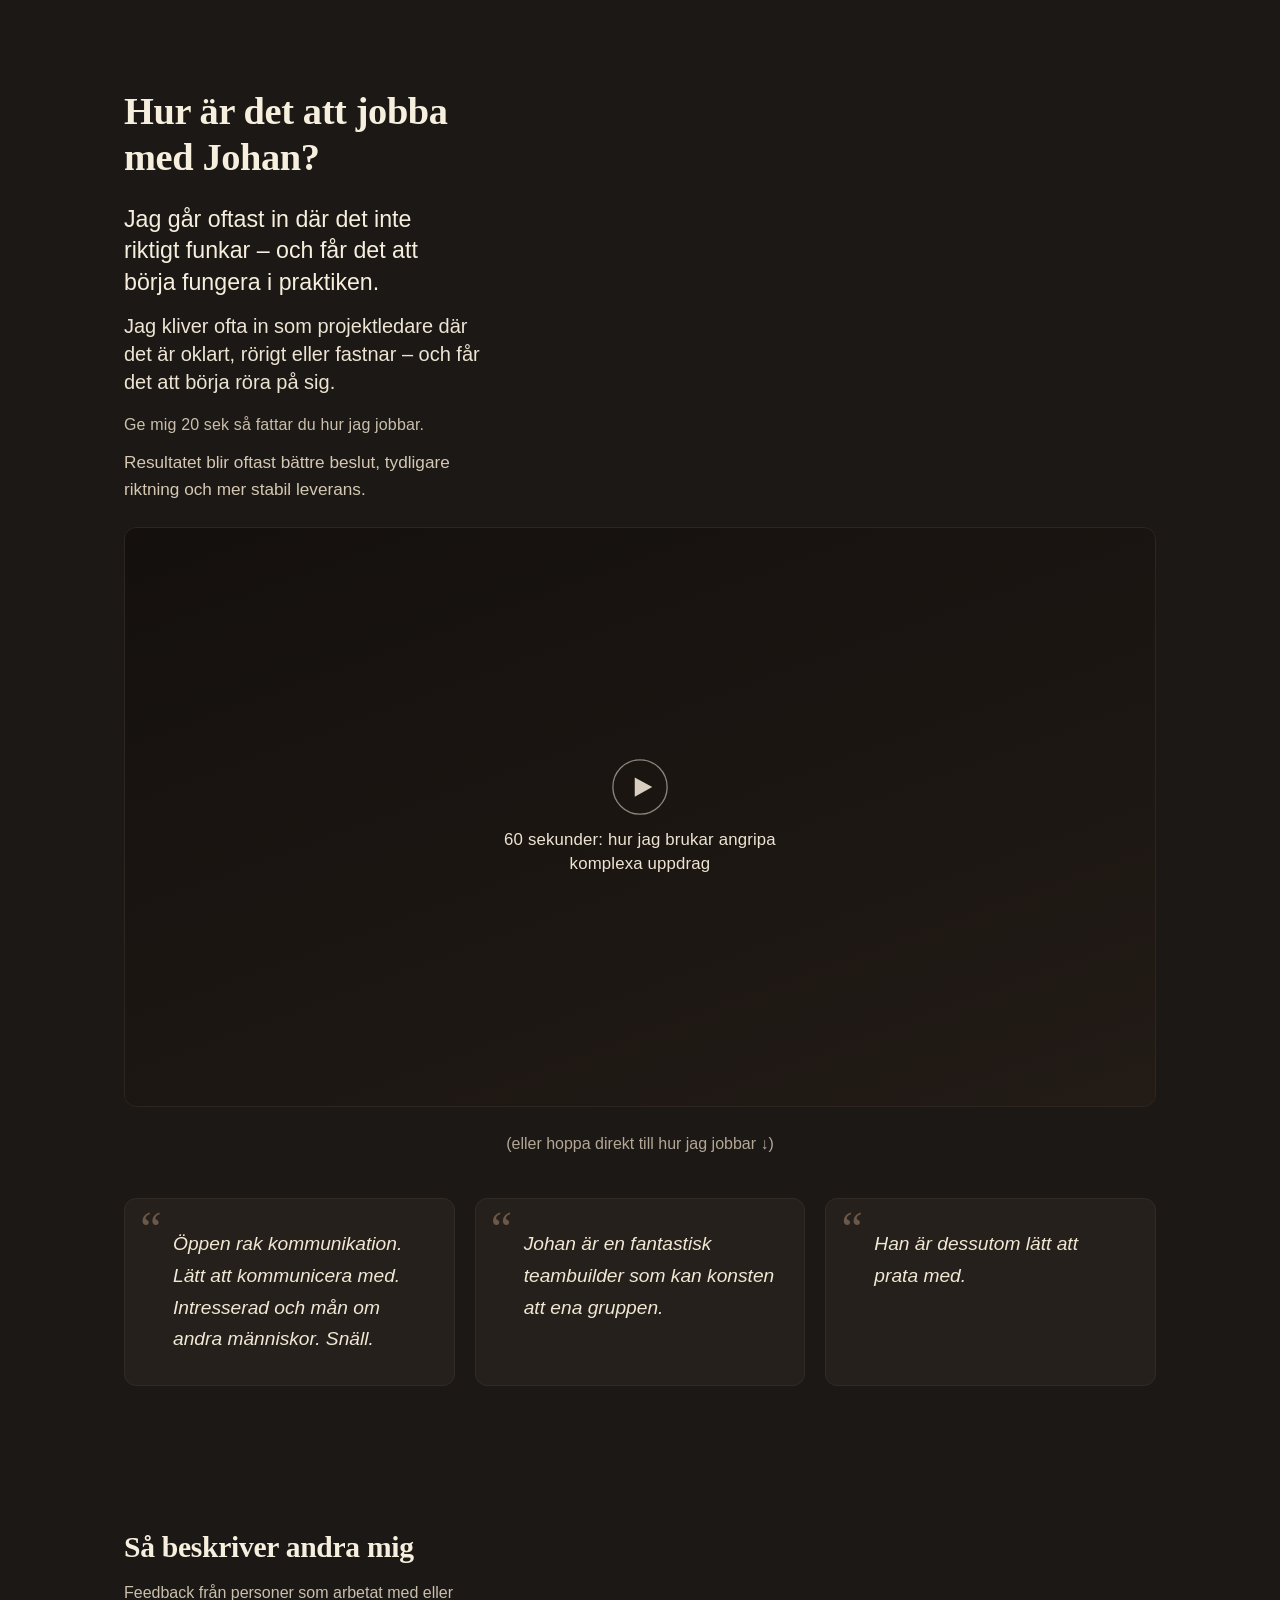
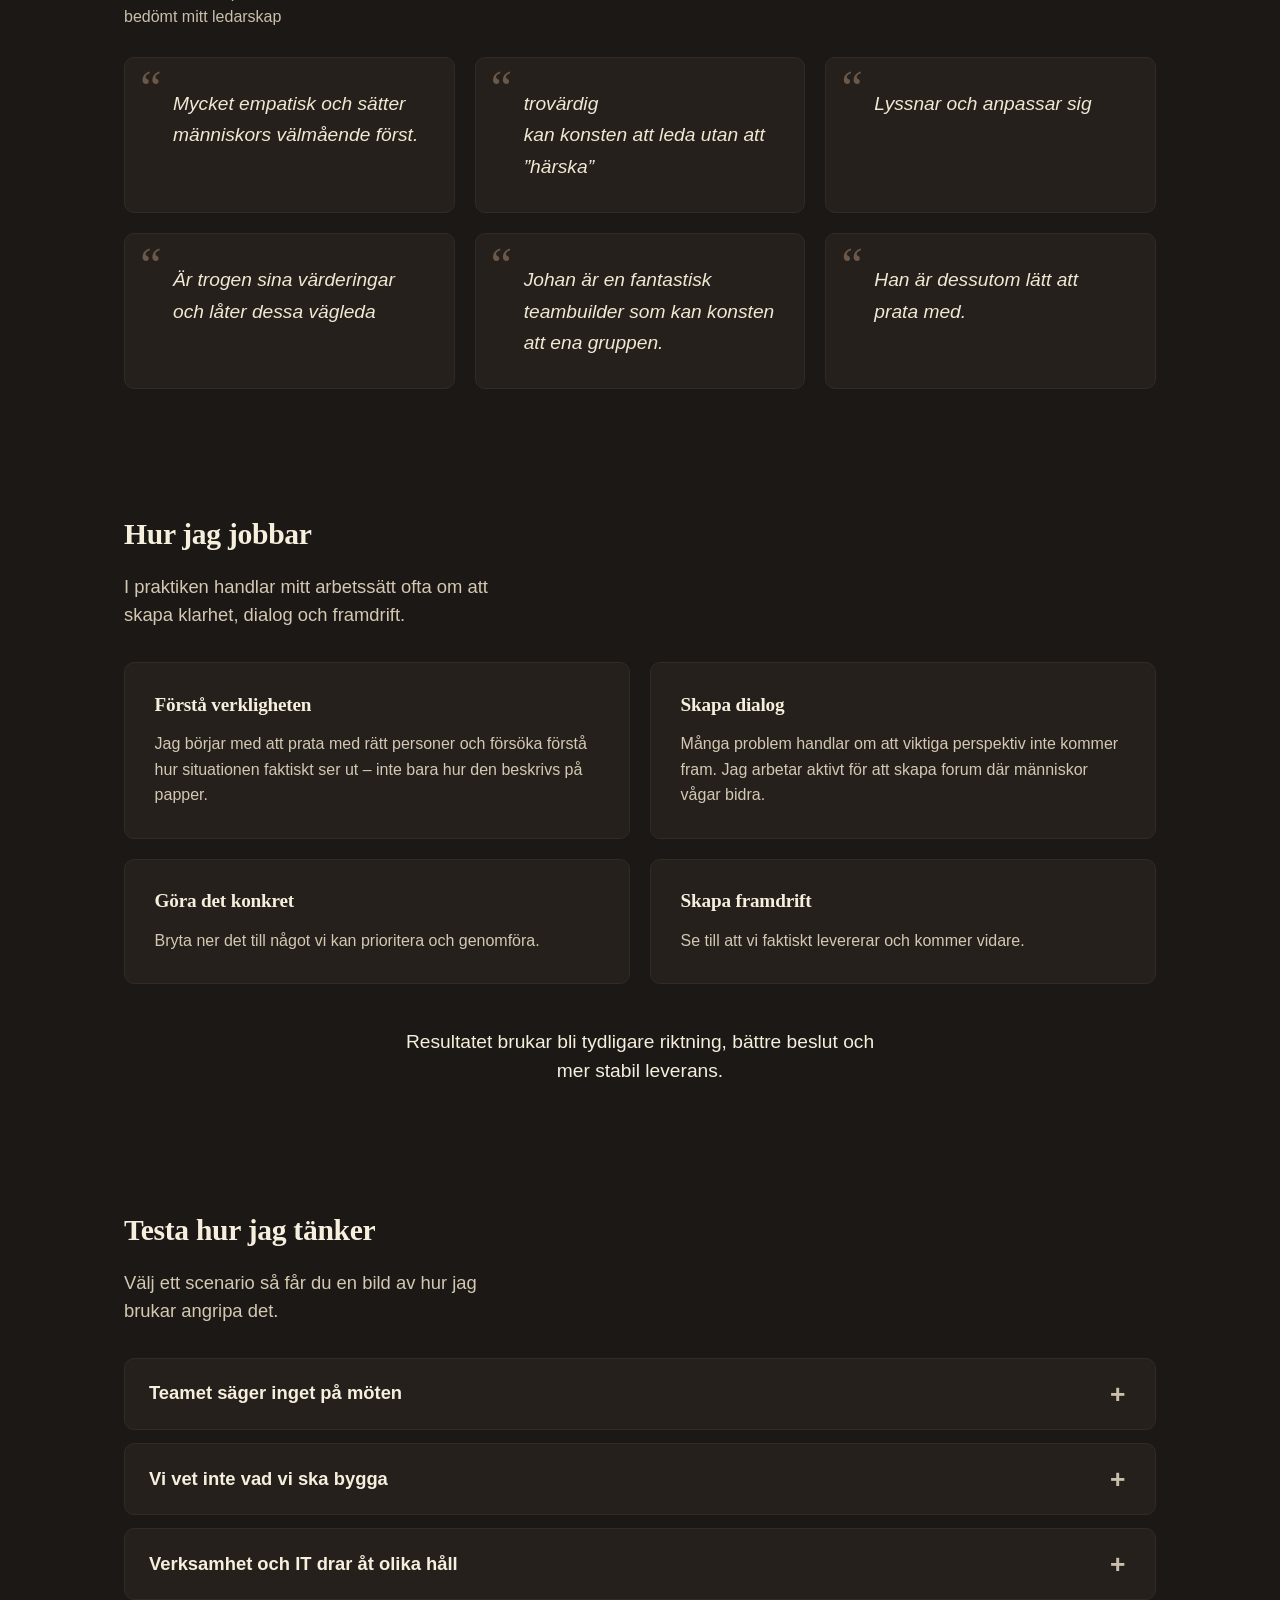
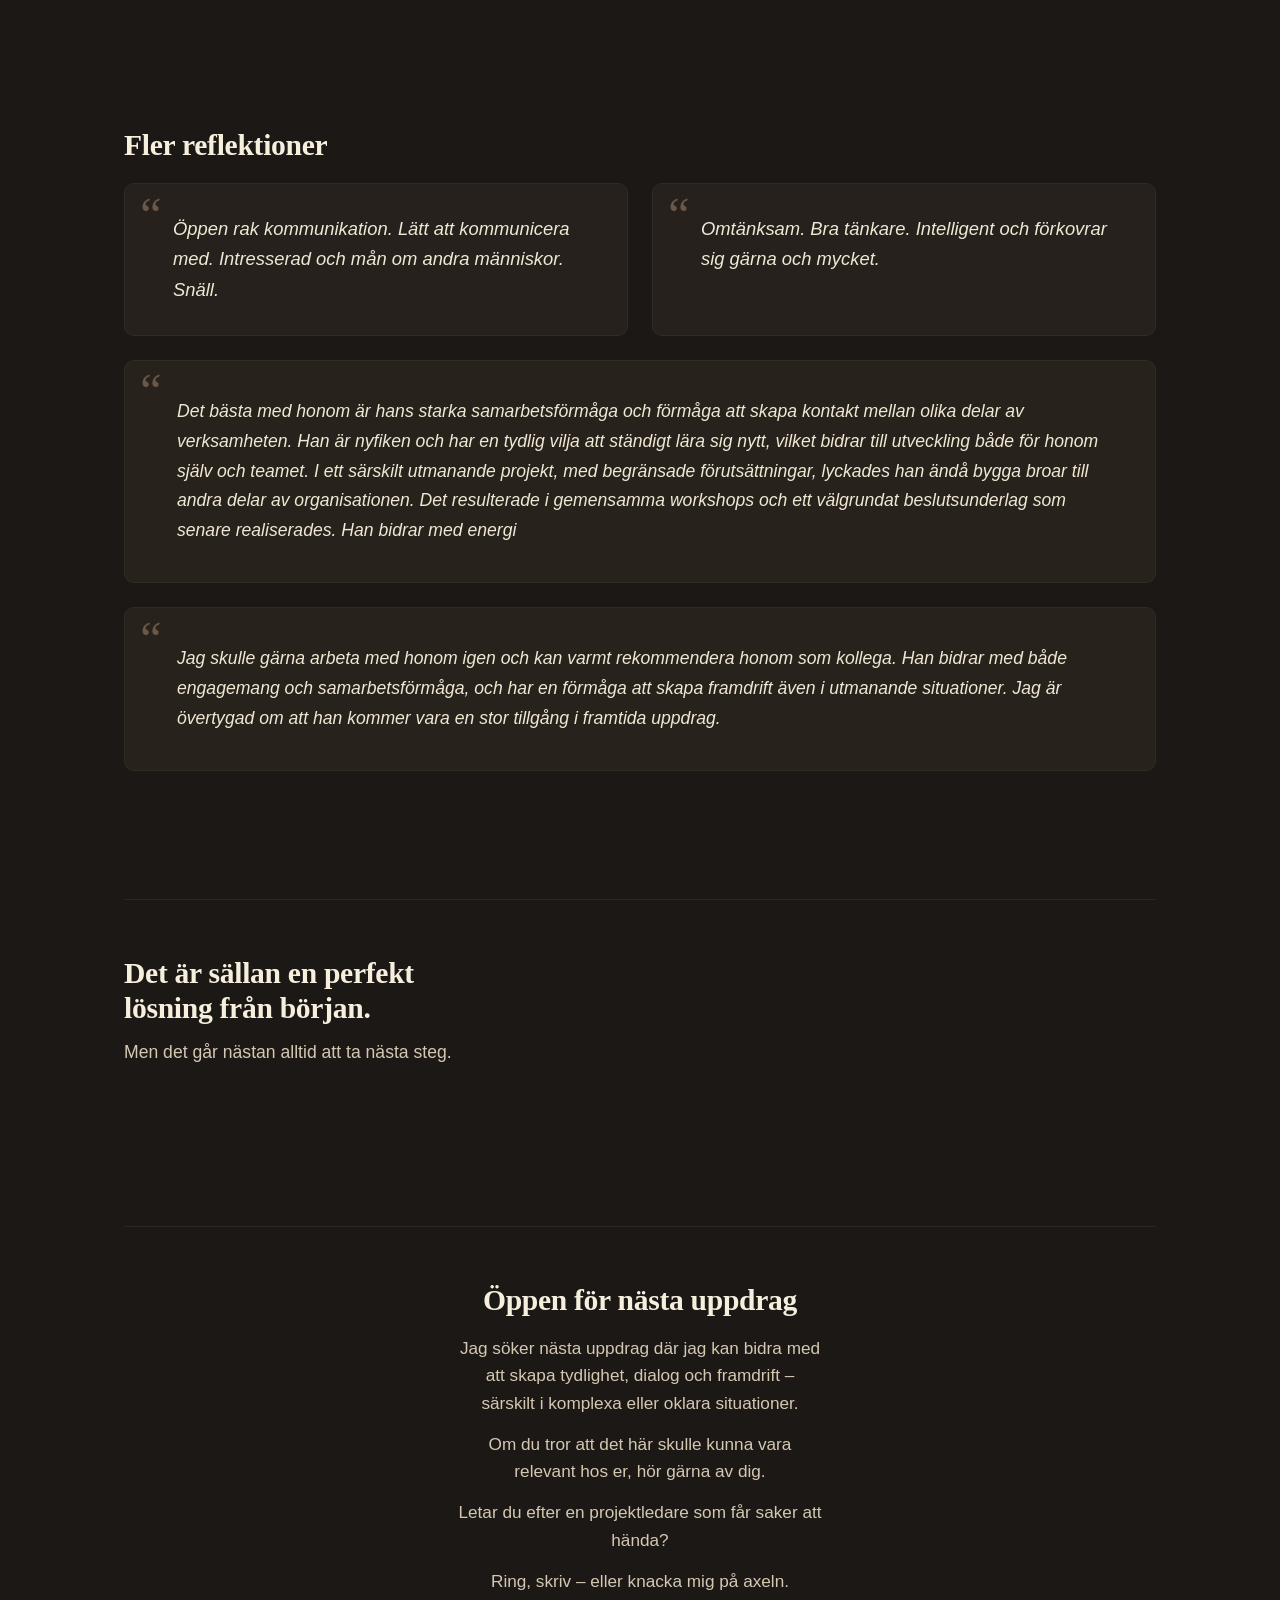
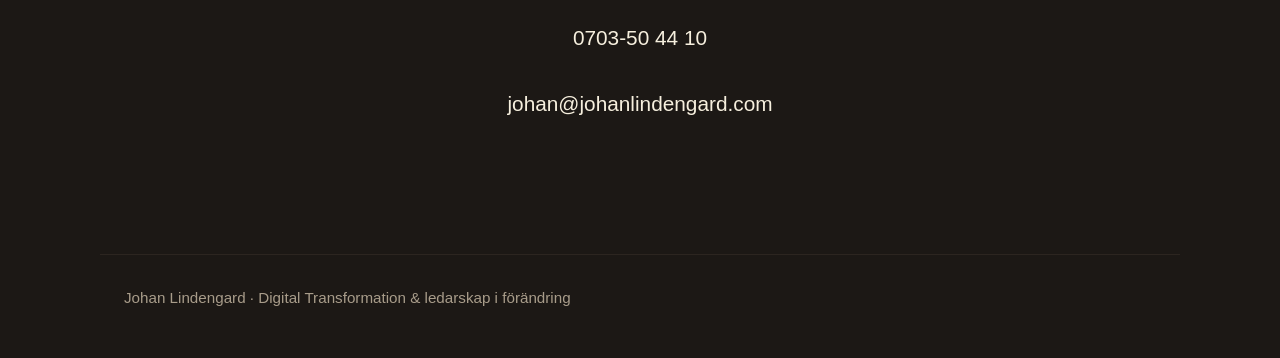
==== commit 125bd029: "Position Johan as a delivery-focused project leader - Hero: add role line right under the hook makin" ====
--- a/index.html
+++ b/index.html
@@ -13,6 +13,7 @@
         <section class="hero">
             <h1>Hur är det att jobba med Johan?</h1>
             <p class="hero__hook">Jag går oftast in där det inte riktigt funkar – och får det att börja fungera i praktiken.</p>
+            <p class="hero__role">Jag kliver ofta in som projektledare där det är oklart, rörigt eller fastnar – och får det att börja röra på sig.</p>
             <p class="hero__cue">Ge mig 20 sek så fattar du hur jag jobbar.</p>
             <p class="hero__outcome">Resultatet blir oftast bättre beslut, tydligare riktning och mer stabil leverans.</p>
             <div class="video-placeholder" role="img" aria-label="Video kommer snart">
@@ -59,13 +60,14 @@
                 </article>
                 <article class="approach-card">
                     <h3>Göra det konkret</h3>
-                    <p>När vi har en gemensam bild bryter jag ner arbetet till något som går att testa, prioritera och ta vidare.</p>
+                    <p>Bryta ner det till något vi kan prioritera och genomföra.</p>
                 </article>
                 <article class="approach-card">
                     <h3>Skapa framdrift</h3>
-                    <p>Mitt fokus är att hjälpa organisationen att komma vidare – steg för steg, även när läget är oklart.</p>
+                    <p>Se till att vi faktiskt levererar och kommer vidare.</p>
                 </article>
             </div>
+            <p class="approach__result">Resultatet brukar bli tydligare riktning, bättre beslut och mer stabil leverans.</p>
         </section>
 
         <section class="scenarios" aria-labelledby="scenarios-heading">
@@ -128,6 +130,7 @@
             <h2 id="contact-heading">Öppen för nästa uppdrag</h2>
             <p>Jag söker nästa uppdrag där jag kan bidra med att skapa tydlighet, dialog och framdrift – särskilt i komplexa eller oklara situationer.</p>
             <p>Om du tror att det här skulle kunna vara relevant hos er, hör gärna av dig.</p>
+            <p class="contact__question">Letar du efter en projektledare som får saker att hända?</p>
             <p class="contact__invite">Ring, skriv – eller knacka mig på axeln.</p>
             <div class="contact__details">
                 <a class="contact__link" href="tel:0703504410">0703-50 44 10</a>
--- a/styles.css
+++ b/styles.css
@@ -110,9 +110,17 @@
     font-size: clamp(1.25rem, 4.2vw, 1.45rem);
     line-height: 1.35;
     color: #f6efde;
-    margin: 0 0 1rem;
+    margin: 0 0 0.85rem;
     max-width: 26ch;
     font-weight: 500;
+}
+
+.hero__role {
+    font-size: clamp(1.1rem, 3.6vw, 1.25rem);
+    line-height: 1.4;
+    color: #ede4d3;
+    margin: 0 0 1rem;
+    max-width: 32ch;
 }
 
 .hero__cue {
@@ -354,9 +362,23 @@
     line-height: 1.6;
 }
 
+.approach__result {
+    text-align: center;
+    font-size: 1.2rem;
+    color: #f6efde;
+    max-width: 44ch;
+    margin: 2.75rem auto 0;
+    line-height: 1.5;
+    font-weight: 500;
+}
+
 @media (max-width: 700px) {
     .approach-grid {
         grid-template-columns: 1fr;
+    }
+    .approach__result {
+        font-size: 1.15rem;
+        margin-top: 2.25rem;
     }
 }
 
@@ -524,11 +546,20 @@
     line-height: 1.6;
 }
 
+.contact__question {
+    color: #f6efde;
+    font-size: 1.2rem;
+    line-height: 1.5;
+    margin: 2.5rem auto 0.5rem;
+    max-width: 36ch;
+    font-weight: 500;
+}
+
 .contact__invite {
-    color: #f0e8d3;
-    font-size: 1.15rem;
+    color: #d4c8b3;
+    font-size: 1.1rem;
     line-height: 1.5;
-    margin: 2.5rem auto 0.75rem;
+    margin: 0 auto 0.75rem;
     max-width: 32ch;
 }
 
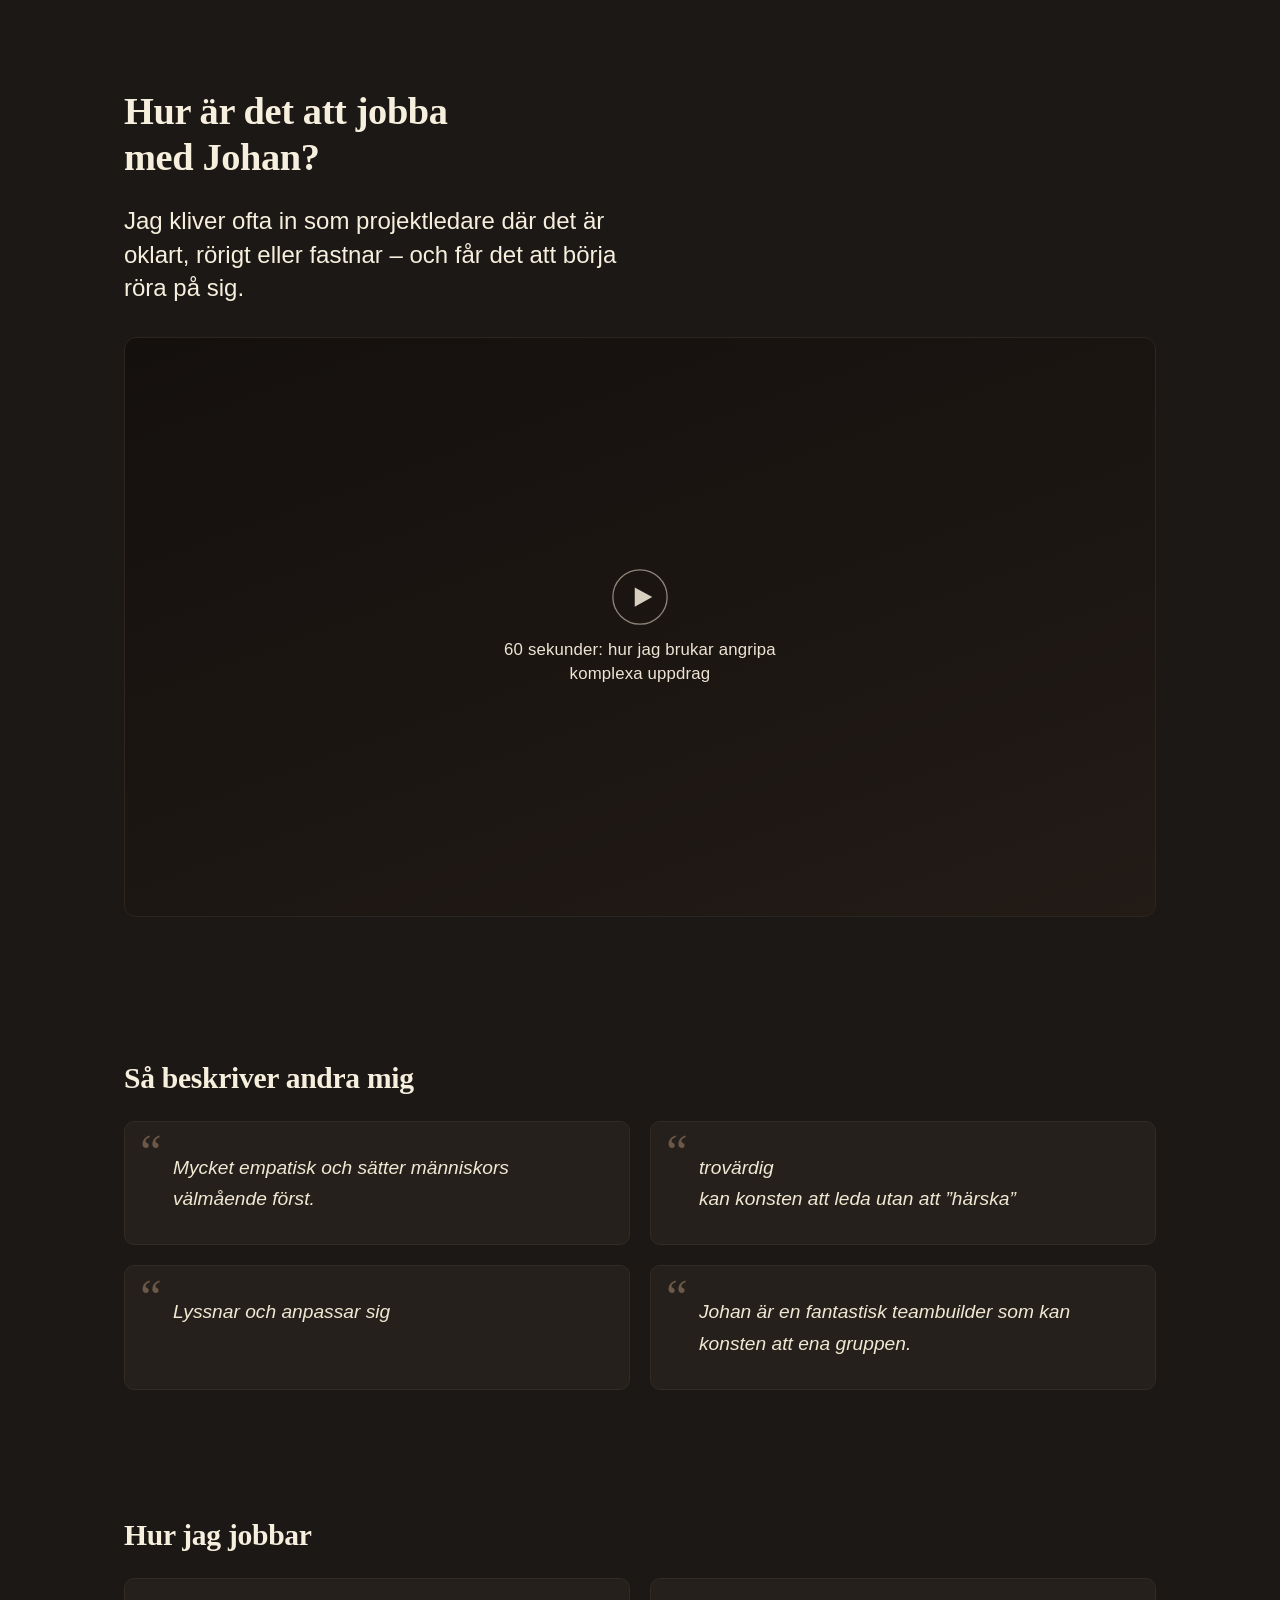
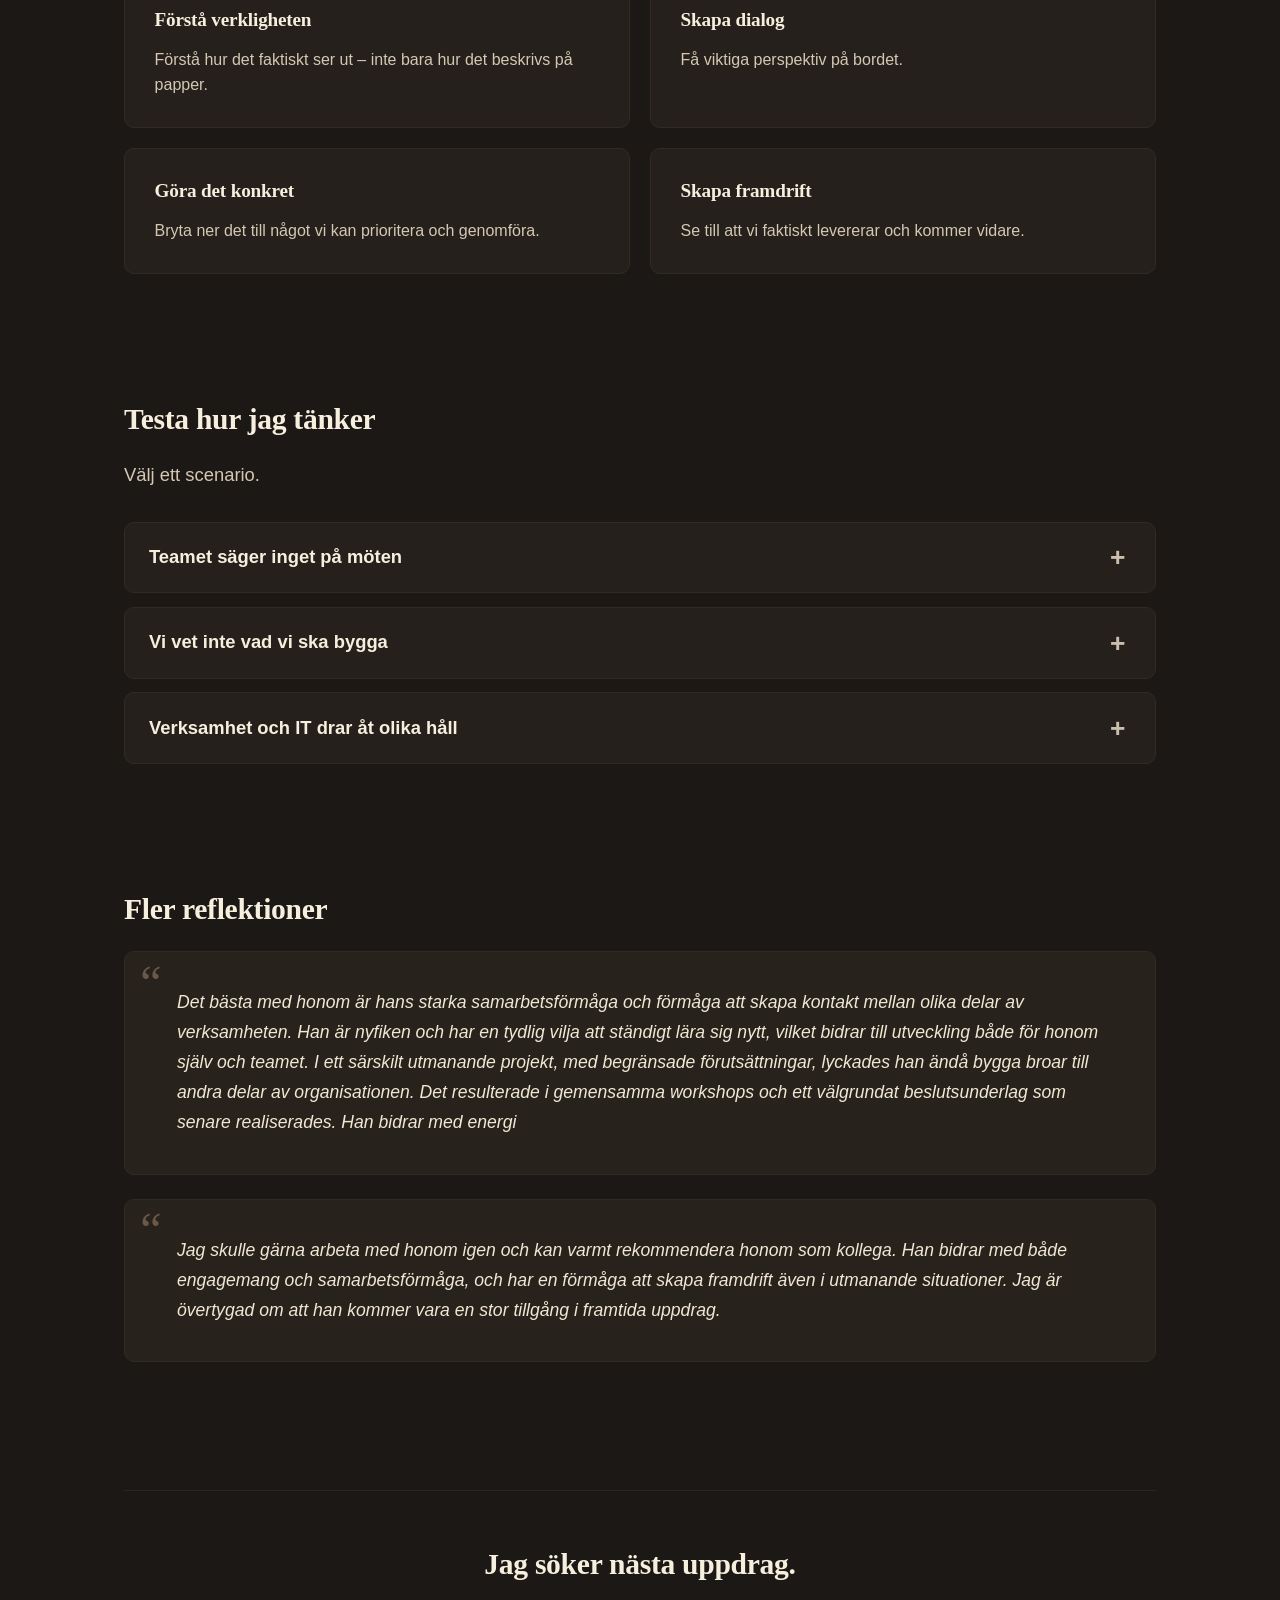
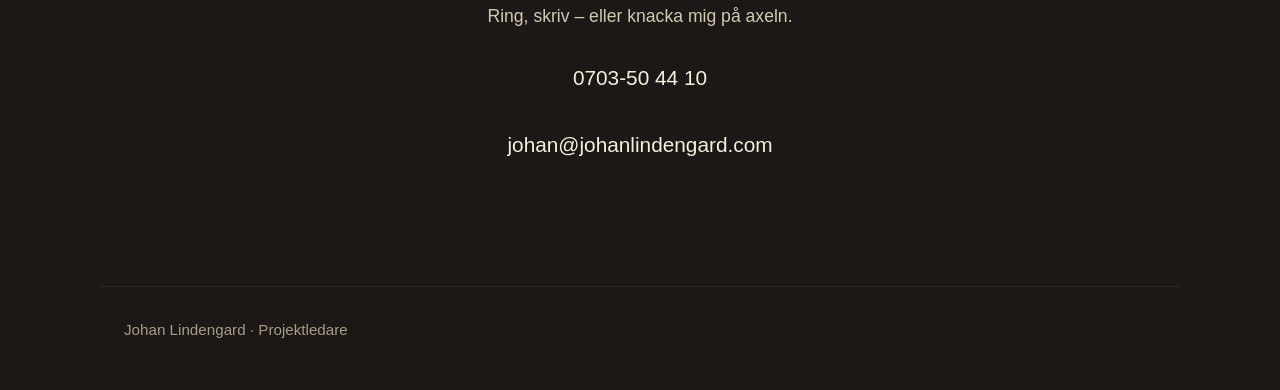
==== commit f43af6dd: "Tightening pass: remove, shorten, sharpen across the page Hero - Drop the older general hook, keep t" ====
--- a/index.html
+++ b/index.html
@@ -5,17 +5,14 @@
     <meta name="viewport" content="width=device-width, initial-scale=1">
     <meta name="theme-color" content="#1c1815">
     <title>Hur är det att jobba med Johan? – Johan Lindengard</title>
-    <meta name="description" content="Johan Lindengard – Digital Transformation och ledarskap i förändring.">
+    <meta name="description" content="Johan Lindengard – projektledare som får saker att röra på sig.">
     <link rel="stylesheet" href="styles.css">
 </head>
 <body>
     <main>
         <section class="hero">
             <h1>Hur är det att jobba med Johan?</h1>
-            <p class="hero__hook">Jag går oftast in där det inte riktigt funkar – och får det att börja fungera i praktiken.</p>
-            <p class="hero__role">Jag kliver ofta in som projektledare där det är oklart, rörigt eller fastnar – och får det att börja röra på sig.</p>
-            <p class="hero__cue">Ge mig 20 sek så fattar du hur jag jobbar.</p>
-            <p class="hero__outcome">Resultatet blir oftast bättre beslut, tydligare riktning och mer stabil leverans.</p>
+            <p class="hero__hook">Jag kliver ofta in som projektledare där det är oklart, rörigt eller fastnar – och får det att börja röra på sig.</p>
             <div class="video-placeholder" role="img" aria-label="Video kommer snart">
                 <span class="video-placeholder__icon" aria-hidden="true">
                     <svg viewBox="0 0 64 64" width="56" height="56" focusable="false">
@@ -25,38 +22,28 @@
                 </span>
                 <span class="video-placeholder__text">60 sekunder: hur jag brukar angripa komplexa uppdrag</span>
             </div>
-            <p class="hero__skip"><a href="#approach">(eller hoppa direkt till hur jag jobbar ↓)</a></p>
-            <div class="hero-quotes">
-                <blockquote class="hero-quote">Öppen rak kommunikation. Lätt att kommunicera med. Intresserad och mån om andra människor. Snäll.</blockquote>
-                <blockquote class="hero-quote">Johan är en fantastisk teambuilder som kan konsten att ena gruppen.</blockquote>
-                <blockquote class="hero-quote">Han är dessutom lätt att prata med.</blockquote>
-            </div>
         </section>
 
         <section class="quotes" aria-labelledby="quotes-heading">
             <h2 id="quotes-heading">Så beskriver andra mig</h2>
-            <p class="section-intro">Feedback från personer som arbetat med eller bedömt mitt ledarskap</p>
             <div class="quote-grid">
                 <blockquote class="quote">Mycket empatisk och sätter människors välmående först.</blockquote>
                 <blockquote class="quote">trovärdig<br>kan konsten att leda utan att ”härska”</blockquote>
                 <blockquote class="quote">Lyssnar och anpassar sig</blockquote>
-                <blockquote class="quote">Är trogen sina värderingar och låter dessa vägleda</blockquote>
                 <blockquote class="quote">Johan är en fantastisk teambuilder som kan konsten att ena gruppen.</blockquote>
-                <blockquote class="quote">Han är dessutom lätt att prata med.</blockquote>
             </div>
         </section>
 
         <section class="approach" id="approach" aria-labelledby="approach-heading">
             <h2 id="approach-heading">Hur jag jobbar</h2>
-            <p class="lead">I praktiken handlar mitt arbetssätt ofta om att skapa klarhet, dialog och framdrift.</p>
             <div class="approach-grid">
                 <article class="approach-card">
                     <h3>Förstå verkligheten</h3>
-                    <p>Jag börjar med att prata med rätt personer och försöka förstå hur situationen faktiskt ser ut – inte bara hur den beskrivs på papper.</p>
+                    <p>Förstå hur det faktiskt ser ut – inte bara hur det beskrivs på papper.</p>
                 </article>
                 <article class="approach-card">
                     <h3>Skapa dialog</h3>
-                    <p>Många problem handlar om att viktiga perspektiv inte kommer fram. Jag arbetar aktivt för att skapa forum där människor vågar bidra.</p>
+                    <p>Få viktiga perspektiv på bordet.</p>
                 </article>
                 <article class="approach-card">
                     <h3>Göra det konkret</h3>
@@ -67,12 +54,11 @@
                     <p>Se till att vi faktiskt levererar och kommer vidare.</p>
                 </article>
             </div>
-            <p class="approach__result">Resultatet brukar bli tydligare riktning, bättre beslut och mer stabil leverans.</p>
         </section>
 
         <section class="scenarios" aria-labelledby="scenarios-heading">
             <h2 id="scenarios-heading">Testa hur jag tänker</h2>
-            <p class="lead">Välj ett scenario så får du en bild av hur jag brukar angripa det.</p>
+            <p class="lead">Välj ett scenario.</p>
             <div class="scenarios-list">
                 <details class="scenario" name="scenarios">
                     <summary>
@@ -114,23 +100,13 @@
         <section class="reflections" aria-labelledby="reflections-heading">
             <h2 id="reflections-heading">Fler reflektioner</h2>
             <div class="reflections-grid">
-                <blockquote class="quote quote--medium">Öppen rak kommunikation. Lätt att kommunicera med. Intresserad och mån om andra människor. Snäll.</blockquote>
-                <blockquote class="quote quote--medium">Omtänksam. Bra tänkare. Intelligent och förkovrar sig gärna och mycket.</blockquote>
                 <blockquote class="quote quote--long">Det bästa med honom är hans starka samarbetsförmåga och förmåga att skapa kontakt mellan olika delar av verksamheten. Han är nyfiken och har en tydlig vilja att ständigt lära sig nytt, vilket bidrar till utveckling både för honom själv och teamet. I ett särskilt utmanande projekt, med begränsade förutsättningar, lyckades han ändå bygga broar till andra delar av organisationen. Det resulterade i gemensamma workshops och ett välgrundat beslutsunderlag som senare realiserades. Han bidrar med energi</blockquote>
                 <blockquote class="quote quote--long">Jag skulle gärna arbeta med honom igen och kan varmt rekommendera honom som kollega. Han bidrar med både engagemang och samarbetsförmåga, och har en förmåga att skapa framdrift även i utmanande situationer. Jag är övertygad om att han kommer vara en stor tillgång i framtida uppdrag.</blockquote>
             </div>
         </section>
 
-        <section class="closing">
-            <h2>Det är sällan en perfekt lösning från början.</h2>
-            <p>Men det går nästan alltid att ta nästa steg.</p>
-        </section>
-
         <section class="contact" aria-labelledby="contact-heading">
-            <h2 id="contact-heading">Öppen för nästa uppdrag</h2>
-            <p>Jag söker nästa uppdrag där jag kan bidra med att skapa tydlighet, dialog och framdrift – särskilt i komplexa eller oklara situationer.</p>
-            <p>Om du tror att det här skulle kunna vara relevant hos er, hör gärna av dig.</p>
-            <p class="contact__question">Letar du efter en projektledare som får saker att hända?</p>
+            <h2 id="contact-heading">Jag söker nästa uppdrag.</h2>
             <p class="contact__invite">Ring, skriv – eller knacka mig på axeln.</p>
             <div class="contact__details">
                 <a class="contact__link" href="tel:0703504410">0703-50 44 10</a>
@@ -140,7 +116,7 @@
     </main>
 
     <footer>
-        <p>Johan Lindengard · Digital Transformation &amp; ledarskap i förändring</p>
+        <p>Johan Lindengard · Projektledare</p>
     </footer>
 </body>
 </html>
--- a/styles.css
+++ b/styles.css
@@ -65,7 +65,7 @@
     font-size: clamp(1.5rem, 4.5vw, 1.85rem);
     font-weight: 600;
     line-height: 1.2;
-    margin: 0 0 1.25rem;
+    margin: 0 0 1.5rem;
 }
 
 h3 {
@@ -92,14 +92,6 @@
     line-height: 1.55;
 }
 
-.section-intro {
-    color: #c9bfac;
-    font-size: 1rem;
-    margin: -0.25rem 0 1.75rem;
-    max-width: 38ch;
-    line-height: 1.5;
-}
-
 /* Hero */
 .hero {
     padding-top: 1rem;
@@ -107,57 +99,12 @@
 }
 
 .hero__hook {
-    font-size: clamp(1.25rem, 4.2vw, 1.45rem);
-    line-height: 1.35;
+    font-size: clamp(1.25rem, 4.2vw, 1.5rem);
+    line-height: 1.4;
     color: #f6efde;
-    margin: 0 0 0.85rem;
-    max-width: 26ch;
+    margin: 0 0 2rem;
+    max-width: 38ch;
     font-weight: 500;
-}
-
-.hero__role {
-    font-size: clamp(1.1rem, 3.6vw, 1.25rem);
-    line-height: 1.4;
-    color: #ede4d3;
-    margin: 0 0 1rem;
-    max-width: 32ch;
-}
-
-.hero__cue {
-    font-size: 1rem;
-    color: #c9bfac;
-    margin: 0 0 0.75rem;
-    letter-spacing: 0.01em;
-}
-
-.hero__outcome {
-    font-size: 1.075rem;
-    color: #d4c8b3;
-    margin: 0 0 1.5rem;
-    max-width: 36ch;
-    line-height: 1.55;
-}
-
-.hero__skip {
-    text-align: center;
-    margin: 1rem 0 0;
-    font-size: 1rem;
-}
-
-.hero__skip a {
-    display: inline-block;
-    padding: 0.5rem 0.75rem;
-    color: #b3a795;
-    text-decoration: none;
-    border-bottom: 1px solid transparent;
-    transition: color 0.12s ease, border-color 0.12s ease;
-}
-
-.hero__skip a:hover,
-.hero__skip a:focus-visible {
-    color: #ede4d3;
-    border-bottom-color: #6a5e51;
-    outline: none;
 }
 
 /* Video placeholder */
@@ -207,54 +154,10 @@
     font-weight: 500;
 }
 
-/* Hero quotes (above the fold credibility) */
-.hero-quotes {
-    display: grid;
-    grid-template-columns: repeat(3, 1fr);
-    gap: 1.25rem;
-    margin-top: 2rem;
-}
-
-.hero-quote {
-    background: #25201c;
-    border: 1px solid #322b25;
-    border-radius: 12px;
-    padding: 1.85rem 1.85rem 1.85rem 3rem;
-    margin: 0;
-    color: #f0e8d3;
-    font-style: italic;
-    font-size: 1.2rem;
-    line-height: 1.65;
-    position: relative;
-}
-
-.hero-quote::before {
-    content: "\201C";
-    position: absolute;
-    top: 0.4rem;
-    left: 0.95rem;
-    font-family: Georgia, "Iowan Old Style", "Palatino Linotype", serif;
-    font-size: 3rem;
-    font-style: normal;
-    color: #6b5848;
-    line-height: 1;
-}
-
-@media (max-width: 600px) {
-    .hero-quotes {
-        grid-template-columns: 1fr;
-        gap: 1rem;
-    }
-    .hero-quote {
-        padding: 1.5rem 1.5rem 1.5rem 2.75rem;
-        font-size: 1.15rem;
-    }
-}
-
 /* Quotes (top grid: short, punchy) */
 .quote-grid {
     display: grid;
-    grid-template-columns: repeat(3, 1fr);
+    grid-template-columns: repeat(2, 1fr);
     gap: 1.25rem;
 }
 
@@ -283,12 +186,6 @@
     line-height: 1;
 }
 
-@media (max-width: 900px) {
-    .quote-grid {
-        grid-template-columns: repeat(2, 1fr);
-    }
-}
-
 @media (max-width: 600px) {
     .quote-grid {
         grid-template-columns: 1fr;
@@ -300,21 +197,14 @@
     }
 }
 
-/* Reflections (bottom grid: longer quotes) */
+/* Reflections (bottom grid: longer testimonials) */
 .reflections-grid {
     display: grid;
-    grid-template-columns: repeat(2, 1fr);
+    grid-template-columns: 1fr;
     gap: 1.5rem;
 }
 
-.quote--medium {
-    grid-column: span 1;
-    background: #26211d;
-    font-size: 1.15rem;
-}
-
 .quote--long {
-    grid-column: span 2;
     background: #28221d;
     padding: 2.25rem 2.25rem 2.25rem 3.25rem;
     font-size: 1.1rem;
@@ -322,13 +212,6 @@
 }
 
 @media (max-width: 700px) {
-    .reflections-grid {
-        grid-template-columns: 1fr;
-    }
-    .quote--medium,
-    .quote--long {
-        grid-column: span 1;
-    }
     .quote--long {
         padding: 1.75rem 1.5rem 1.75rem 2.75rem;
         font-size: 1.075rem;
@@ -340,7 +223,6 @@
     display: grid;
     grid-template-columns: repeat(2, 1fr);
     gap: 1.25rem;
-    margin-top: 0.5rem;
 }
 
 .approach-card {
@@ -362,23 +244,9 @@
     line-height: 1.6;
 }
 
-.approach__result {
-    text-align: center;
-    font-size: 1.2rem;
-    color: #f6efde;
-    max-width: 44ch;
-    margin: 2.75rem auto 0;
-    line-height: 1.5;
-    font-weight: 500;
-}
-
 @media (max-width: 700px) {
     .approach-grid {
         grid-template-columns: 1fr;
-    }
-    .approach__result {
-        font-size: 1.15rem;
-        margin-top: 2.25rem;
     }
 }
 
@@ -387,7 +255,6 @@
     display: flex;
     flex-direction: column;
     gap: 0.85rem;
-    margin-top: 0.5rem;
 }
 
 .scenario {
@@ -477,54 +344,7 @@
     }
 }
 
-/* Closing */
-.closing {
-    padding: 3.5rem 0 1rem;
-    border-top: 1px solid #2c2520;
-}
-
-.closing h2 {
-    margin-bottom: 0.75rem;
-    max-width: 26ch;
-}
-
-.closing p {
-    color: #d4c8b3;
-    margin-bottom: 1rem;
-    font-size: 1.1rem;
-    line-height: 1.55;
-}
-
-.cta {
-    display: inline-block;
-    padding: 0.95rem 1.7rem;
-    background: #ede4d3;
-    color: #1c1815;
-    text-decoration: none;
-    border-radius: 6px;
-    font-weight: 600;
-    font-size: 1.05rem;
-    min-height: 48px;
-    transition: background 0.15s ease, transform 0.15s ease;
-}
-
-.cta:hover,
-.cta:focus-visible {
-    background: #fff;
-    outline: none;
-}
-
-.cta:focus-visible {
-    box-shadow: 0 0 0 3px rgba(237, 228, 211, 0.35);
-}
-
-.cta--large {
-    padding: 1.1rem 2rem;
-    font-size: 1.1rem;
-    min-height: 56px;
-}
-
-/* Contact (final, action-oriented) */
+/* Contact */
 .contact {
     text-align: center;
     padding: 2rem 0 1rem;
@@ -534,25 +354,8 @@
 }
 
 .contact h2 {
-    margin: 1.5rem auto 1rem;
+    margin: 1.5rem auto 1.25rem;
     max-width: 22ch;
-}
-
-.contact > p {
-    color: #d4c8b3;
-    margin: 0 auto 0.85rem;
-    max-width: 38ch;
-    font-size: 1.075rem;
-    line-height: 1.6;
-}
-
-.contact__question {
-    color: #f6efde;
-    font-size: 1.2rem;
-    line-height: 1.5;
-    margin: 2.5rem auto 0.5rem;
-    max-width: 36ch;
-    font-weight: 500;
 }
 
 .contact__invite {
@@ -568,7 +371,7 @@
     flex-direction: column;
     align-items: center;
     gap: 0.5rem;
-    margin: 0.75rem 0 1.5rem;
+    margin: 1.25rem 0 1rem;
 }
 
 .contact__link {
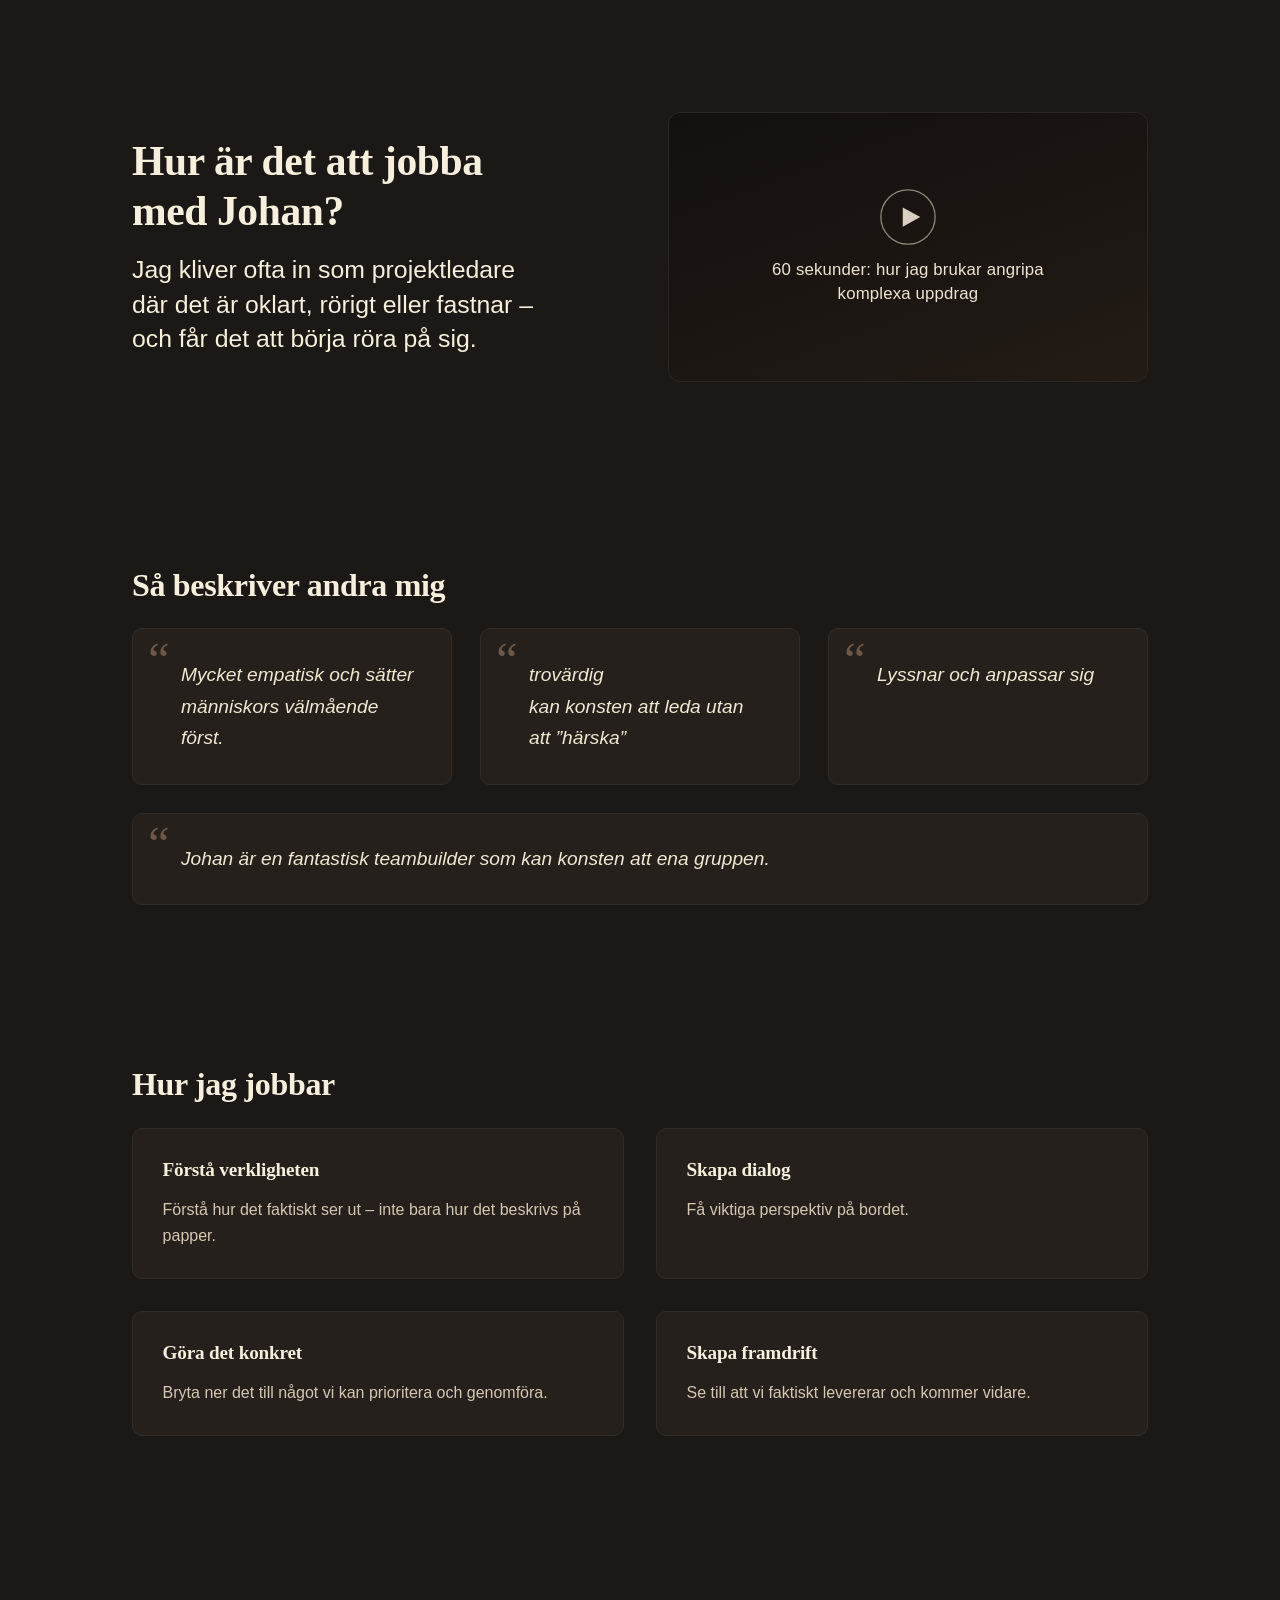
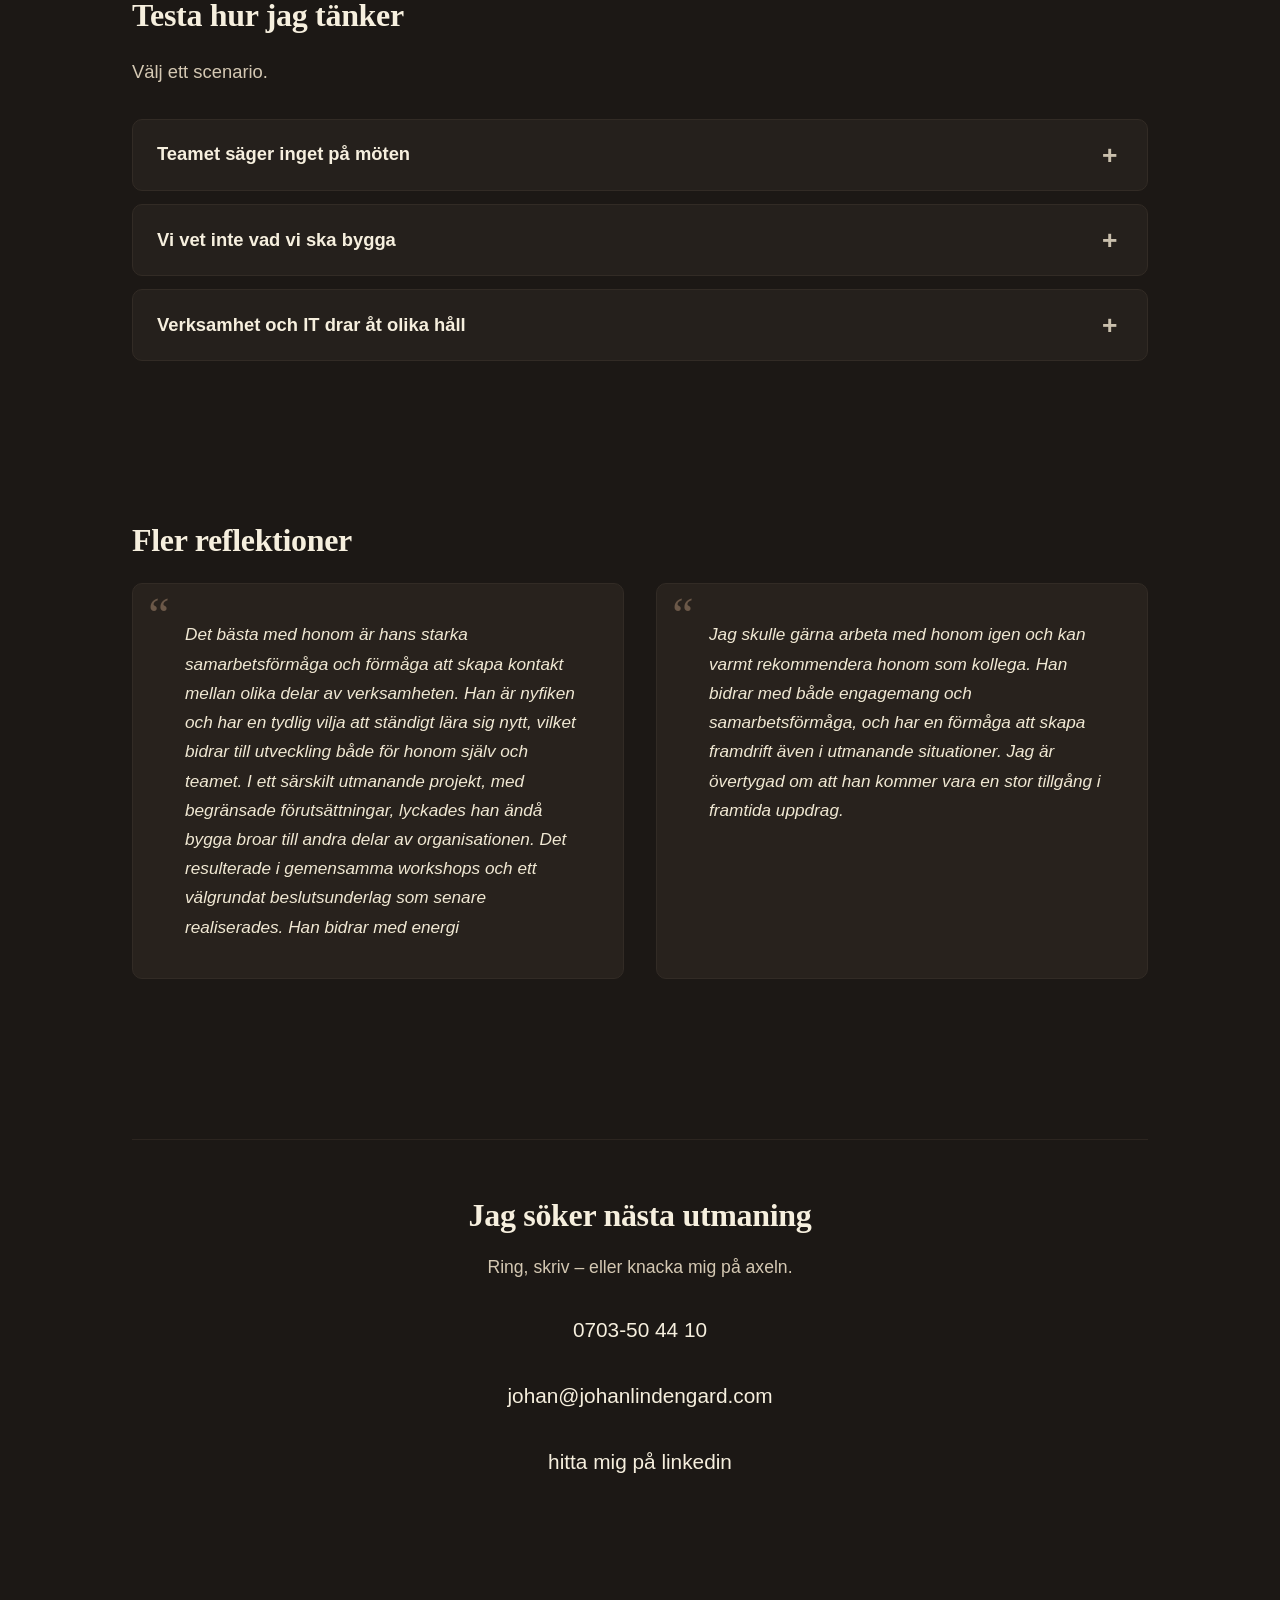
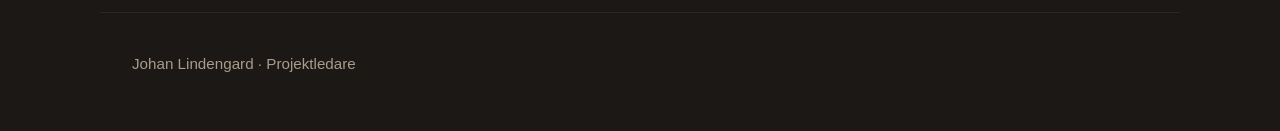
==== commit 002f64ea: "Update contact heading and add LinkedIn profile" ====
--- a/index.html
+++ b/index.html
@@ -106,11 +106,12 @@
         </section>
 
         <section class="contact" aria-labelledby="contact-heading">
-            <h2 id="contact-heading">Jag söker nästa uppdrag.</h2>
+            <h2 id="contact-heading">Jag söker nästa utmaning</h2>
             <p class="contact__invite">Ring, skriv – eller knacka mig på axeln.</p>
             <div class="contact__details">
                 <a class="contact__link" href="tel:0703504410">0703-50 44 10</a>
                 <a class="contact__link" href="mailto:johan@johanlindengard.com">johan@johanlindengard.com</a>
+                 <a class="contact__link" href="https://www.linkedin.com/in/johan-lindengard/">hitta mig på linkedin</a>
             </div>
         </section>
     </main>
--- a/styles.css
+++ b/styles.css
@@ -419,3 +419,93 @@
 footer p {
     margin: 0;
 }
+
+/* ------------------------------------------------------------------
+   Desktop layer — only applies above 900px, mobile stays untouched
+   ------------------------------------------------------------------ */
+@media (min-width: 900px) {
+    main {
+        padding: 5.5rem 2rem 2.5rem;
+    }
+
+    section {
+        margin-bottom: 10rem;
+    }
+
+    h1 {
+        font-size: 2.6rem;
+    }
+
+    h2 {
+        font-size: 2rem;
+    }
+
+    /* Hero — text left, video right */
+    .hero {
+        display: grid;
+        grid-template-columns: 1fr 1fr;
+        grid-template-rows: auto auto;
+        column-gap: 3.5rem;
+        align-items: center;
+        padding-top: 1.5rem;
+        padding-bottom: 1.5rem;
+    }
+
+    .hero > h1 {
+        grid-column: 1;
+        grid-row: 1;
+        align-self: end;
+        margin: 0 0 1rem;
+    }
+
+    .hero__hook {
+        grid-column: 1;
+        grid-row: 2;
+        align-self: start;
+        font-size: 1.55rem;
+        line-height: 1.4;
+        max-width: 30ch;
+        margin: 0;
+    }
+
+    .hero .video-placeholder {
+        grid-column: 2;
+        grid-row: 1 / 3;
+        align-self: center;
+    }
+
+    /* Quotes — 3-col with the longer last quote spanning all */
+    .quote-grid {
+        grid-template-columns: repeat(3, 1fr);
+        gap: 1.75rem;
+    }
+
+    .quote-grid > .quote:last-child {
+        grid-column: span 3;
+    }
+
+    /* Approach — keep 2x2 with airier gap */
+    .approach-grid {
+        gap: 2rem;
+    }
+
+    /* Reflections — testimonials side by side */
+    .reflections-grid {
+        grid-template-columns: repeat(2, 1fr);
+        gap: 2rem;
+    }
+
+    .quote--long {
+        font-size: 1.075rem;
+    }
+
+    /* Scenarios — cap line length on the answer text for readability */
+    .scenario__answer p {
+        max-width: 64ch;
+    }
+
+    /* Footer breathes a bit more */
+    footer {
+        padding: 2.5rem 2rem 3.5rem;
+    }
+}
